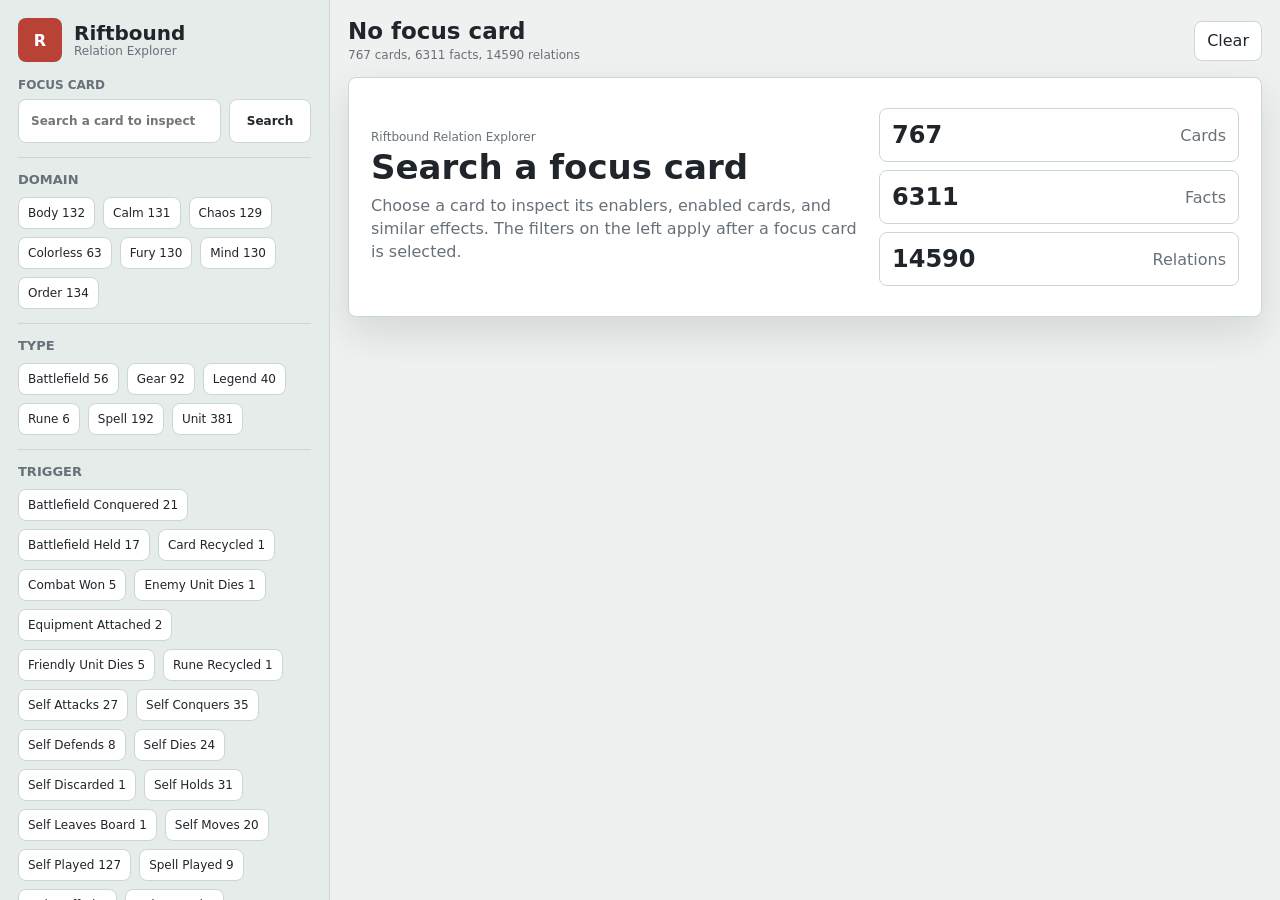
==== web/app/index.html @ c36d4aed "Initial commit" ====
<!doctype html>
<html lang="en">
  <head>
    <meta charset="UTF-8" />
    <meta name="viewport" content="width=device-width, initial-scale=1.0" />
    <title>Riftbound Card Explorer</title>
    <link rel="stylesheet" href="./styles.css" />
  </head>
  <body>
    <div id="filterBackdrop" class="filter-backdrop" hidden></div>
    <main class="shell">
      <aside class="sidebar" aria-label="Card selection and relation filters">
        <div class="sidebar-top">
          <div class="brand">
            <span class="brand-mark">R</span>
            <div>
              <h1>Riftbound</h1>
              <p>Relation Explorer</p>
            </div>
          </div>
          <button id="closeFilters" class="icon-button mobile-only" type="button" aria-label="Close filters">&times;</button>
        </div>

        <section class="focus-picker">
          <label class="field">
            <span>Focus Card</span>
            <span class="focus-search">
              <input id="cardSearchInput" type="search" placeholder="Search a card to inspect" autocomplete="off" />
              <button id="focusSearchButton" type="button">Search</button>
            </span>
          </label>
        </section>

        <section class="filter-group">
          <h2>Domain</h2>
          <div id="domainFilters" class="chips"></div>
        </section>

        <section class="filter-group">
          <h2>Type</h2>
          <div id="typeFilters" class="chips"></div>
        </section>

        <section class="filter-group">
          <h2>Trigger</h2>
          <div id="triggerFilters" class="chips compact"></div>
        </section>

        <section class="filter-group">
          <h2>Keyword</h2>
          <div id="keywordFilters" class="chips compact"></div>
        </section>

        <section class="filter-group">
          <h2>Energy</h2>
          <div id="energyFilters" class="chips"></div>
        </section>

        <section class="filter-group">
          <h2>Might</h2>
          <div id="mightFilters" class="chips"></div>
        </section>

        <section class="filter-group">
          <h2>Modifier</h2>
          <div id="predicateFilters" class="chips compact"></div>
        </section>
      </aside>

      <section class="workspace">
        <header class="toolbar">
          <div>
            <strong id="resultCount">Loading</strong>
            <span id="datasetMeta"></span>
          </div>
          <div class="toolbar-actions">
            <button id="openFilters" class="mobile-only" type="button">Filters</button>
            <button id="clearFilters" type="button">Clear</button>
          </div>
        </header>

        <section id="focusPanel" class="focus-panel" aria-live="polite"></section>

        <section id="relationsPanel" class="relations-panel" aria-live="polite"></section>
      </section>
    </main>

    <div id="cardModal" class="modal-backdrop" hidden>
      <article class="card-modal" role="dialog" aria-modal="true" aria-labelledby="modalTitle">
        <button id="closeCardModal" class="icon-button modal-close" type="button" aria-label="Close card details">&times;</button>
        <div id="modalContent"></div>
      </article>
    </div>

    <section id="feedbackWidget" class="feedback-widget" aria-label="Site feedback">
      <form id="feedbackPanel" class="feedback-panel" hidden>
        <div class="feedback-header">
          <div>
            <strong id="feedbackTitle">Improve card relations</strong>
            <p id="feedbackPrompt">Tell us about a missing, incorrect, too broad, or weak relation.</p>
          </div>
          <button id="closeFeedback" class="icon-button feedback-close" type="button" aria-label="Close feedback">&times;</button>
        </div>
        <label class="feedback-field">
          <span>Relation feedback</span>
          <textarea
            id="feedbackText"
            name="feedback"
            maxlength="1200"
            rows="4"
            placeholder="Example: This card should be connected to another card because..."
            required
          ></textarea>
        </label>
        <div class="feedback-actions">
          <span id="feedbackStatus" class="feedback-status" aria-live="polite"></span>
          <button id="feedbackSubmit" class="primary-action" type="submit">Send</button>
        </div>
      </form>
    </section>

    <script src="./app.js"></script>
  </body>
</html>
---- web/app/styles.css ----
:root {
  --bg: #eef1f0;
  --panel: #ffffff;
  --panel-2: #e5ecea;
  --ink: #1f252b;
  --muted: #687078;
  --line: #cbd7d4;
  --accent: #b84236;
  --teal: #267c78;
  --gold: #a37a19;
  --green: #537b48;
  --blue: #466f9f;
  --shadow: 0 16px 38px rgba(31, 37, 43, 0.12);
  --soft-shadow: 0 6px 18px rgba(31, 37, 43, 0.08);
}

* {
  box-sizing: border-box;
}

[hidden] {
  display: none !important;
}

body {
  margin: 0;
  min-width: 320px;
  min-height: 100vh;
  color: var(--ink);
  background: var(--bg);
  font-family:
    Inter, ui-sans-serif, system-ui, -apple-system, BlinkMacSystemFont, "Segoe UI", sans-serif;
}

body.modal-open {
  overflow: hidden;
}

button,
input,
textarea {
  font: inherit;
}

button {
  border: 1px solid var(--line);
  border-radius: 8px;
  background: var(--panel);
  color: var(--ink);
  cursor: pointer;
}

button:hover {
  border-color: #aa9f91;
}

button:focus-visible,
input:focus-visible,
textarea:focus-visible {
  outline: 3px solid rgba(38, 124, 120, 0.24);
  outline-offset: 2px;
}

button:disabled {
  cursor: not-allowed;
  opacity: 0.68;
}

.shell {
  display: grid;
  grid-template-columns: 330px minmax(0, 1fr);
  min-height: 100vh;
}

.sidebar {
  position: sticky;
  top: 0;
  height: 100vh;
  overflow: auto;
  padding: 18px;
  border-right: 1px solid var(--line);
  background: var(--panel-2);
}

.sidebar-top,
.toolbar,
.model-header {
  display: flex;
  align-items: center;
  justify-content: space-between;
  gap: 14px;
}

.brand {
  display: flex;
  align-items: center;
  gap: 12px;
}

.brand-mark {
  display: grid;
  width: 44px;
  height: 44px;
  place-items: center;
  border-radius: 8px;
  background: var(--accent);
  color: white;
  font-weight: 850;
}

.brand h1,
.brand p,
.filter-group h2,
.model h3,
.focus-card h2 {
  margin: 0;
}

.brand h1 {
  font-size: 20px;
  line-height: 1.1;
}

.brand p,
#datasetMeta,
.model-header p,
.relation-card small,
.relation-card em,
.kicker {
  color: var(--muted);
  font-size: 12px;
}

.field {
  display: grid;
  gap: 7px;
  margin: 16px 0 14px;
  color: var(--muted);
  font-size: 12px;
  font-weight: 800;
  text-transform: uppercase;
}

.field input {
  width: 100%;
  min-height: 44px;
  padding: 0 12px;
  border: 1px solid var(--line);
  border-radius: 8px;
  background: var(--panel);
  color: var(--ink);
}

.field input[aria-invalid="true"] {
  border-color: var(--accent);
  box-shadow: inset 0 0 0 1px var(--accent);
}

.focus-search {
  display: grid;
  grid-template-columns: minmax(0, 1fr) 82px;
  gap: 8px;
}

.focus-search button {
  min-height: 44px;
  padding: 0 10px;
}

.relation-card img {
  width: 42px;
  height: 58px;
  object-fit: cover;
  border-radius: 6px;
  background: #dfe7e5;
}

.relation-card strong {
  display: block;
  overflow-wrap: anywhere;
}

.filter-group {
  padding: 14px 0;
  border-top: 1px solid var(--line);
}

.filter-group h2 {
  margin-bottom: 10px;
  color: var(--muted);
  font-size: 13px;
  text-transform: uppercase;
}

.chips {
  display: flex;
  flex-wrap: wrap;
  gap: 8px;
}

.chip {
  min-height: 32px;
  padding: 5px 9px;
  font-size: 12px;
}

.chip.active {
  border-color: var(--teal);
  background: #dcefeb;
  color: #114f4b;
}

.chips.compact .chip {
  max-width: 100%;
  overflow-wrap: anywhere;
}

.workspace {
  min-width: 0;
  padding: 18px 18px 28px;
}

.toolbar {
  min-height: 52px;
  padding-bottom: 14px;
}

.toolbar strong {
  display: block;
  font-size: 23px;
}

.toolbar-actions {
  display: flex;
  gap: 8px;
}

.toolbar-actions button,
.primary-action,
.lane-toggle {
  min-height: 40px;
  padding: 0 12px;
}

.mobile-only {
  display: none;
}

.icon-button {
  width: 40px;
  height: 40px;
  font-size: 22px;
  line-height: 1;
}

.focus-panel,
.relations-panel {
  min-width: 0;
}

.focus-card,
.start-panel,
.model {
  border: 1px solid var(--line);
  border-radius: 8px;
  background: var(--panel);
  box-shadow: var(--shadow);
}

.focus-card {
  display: grid;
  grid-template-columns: 156px minmax(0, 1fr) 190px;
  gap: 16px;
  padding: 16px;
}

.start-panel {
  display: grid;
  grid-template-columns: minmax(0, 1fr) 360px;
  gap: 18px;
  min-height: 240px;
  align-items: center;
  padding: 22px;
}

.start-panel h2 {
  margin: 6px 0 8px;
  font-size: 34px;
  line-height: 1.05;
}

.start-panel p {
  max-width: 620px;
  margin: 0;
  color: var(--muted);
  line-height: 1.45;
}

.start-metrics {
  display: grid;
  grid-template-columns: 1fr;
  gap: 8px;
}

.start-metrics span {
  display: flex;
  align-items: center;
  justify-content: space-between;
  gap: 12px;
  min-height: 54px;
  border: 1px solid var(--line);
  border-radius: 8px;
  padding: 10px 12px;
  color: var(--muted);
}

.start-metrics strong {
  color: var(--ink);
  font-size: 24px;
}

.focus-card > img {
  width: 156px;
  height: 218px;
  object-fit: cover;
  border-radius: 8px;
  background: #dfe7e5;
}

.focus-card h2 {
  margin-bottom: 8px;
  font-size: 30px;
  line-height: 1.05;
}

.pill-row,
.stat-row {
  display: flex;
  flex-wrap: wrap;
  gap: 7px;
}

.pill,
.stat {
  min-height: 25px;
  border-radius: 8px;
  padding: 4px 8px;
  background: #e5ecea;
  font-size: 12px;
}

.pill.warning {
  background: #f1dfae;
  color: #4a3714;
}

.stat.energy {
  background: #ead7a2;
}

.stat.might {
  background: #ecc1ba;
}

.stat.power {
  background: #cde2df;
}

.rules {
  display: grid;
  gap: 7px;
  margin-top: 12px;
  font-size: 14px;
  line-height: 1.35;
}

.focus-metrics {
  display: grid;
  grid-template-columns: 1fr;
  align-content: start;
  gap: 8px;
}

.focus-metrics span {
  display: flex;
  align-items: center;
  justify-content: space-between;
  gap: 12px;
  min-height: 42px;
  border: 1px solid var(--line);
  border-radius: 8px;
  padding: 8px 10px;
  color: var(--muted);
}

.focus-metrics strong {
  color: var(--ink);
  font-size: 22px;
}

.model {
  padding: 16px;
}

.model-header {
  margin-bottom: 14px;
}

.model-header h3 {
  font-size: 20px;
}

.model-header p {
  margin: 3px 0 0;
}

.model-header > strong {
  min-width: 56px;
  border-radius: 8px;
  padding: 8px 10px;
  background: var(--gold);
  color: white;
  text-align: center;
}

.lane-body {
  display: grid;
  gap: 8px;
}

.relation-card {
  display: grid;
  grid-template-columns: 48px minmax(0, 1fr);
  gap: 10px;
  align-items: center;
  width: 100%;
  min-height: 76px;
  padding: 8px;
  text-align: left;
  cursor: pointer;
}

.relation-card img {
  width: 48px;
  height: 66px;
}

.relation-card em {
  display: block;
  margin-top: 4px;
  font-style: normal;
}

.relation-card .relation-evidence {
  display: block;
  max-width: 100%;
  margin-top: 3px;
  overflow: hidden;
  color: var(--muted);
  text-overflow: ellipsis;
  white-space: nowrap;
}

.relation-card.compact {
  grid-template-columns: 38px minmax(0, 1fr);
  min-height: 62px;
  padding: 7px;
}

.relation-card.compact img {
  width: 38px;
  height: 52px;
}

.lanes {
  display: grid;
  grid-template-columns: repeat(3, minmax(0, 1fr));
  gap: 12px;
}

.lane {
  min-width: 0;
  border: 1px solid var(--line);
  border-radius: 8px;
  padding: 10px;
  background: #f7faf9;
}

.lane-toggle {
  display: flex;
  align-items: center;
  justify-content: space-between;
  gap: 8px;
  width: 100%;
  margin-bottom: 10px;
  border-color: transparent;
  background: transparent;
  padding: 0;
  text-align: left;
}

.lane-toggle span {
  color: var(--ink);
  font-size: 14px;
  font-weight: 800;
}

.lane-toggle strong {
  color: var(--teal);
}

.lane-toggle em {
  display: none;
  color: var(--muted);
  font-size: 12px;
  font-style: normal;
}

.empty-detail {
  display: grid;
  min-height: 160px;
  place-items: center;
  color: var(--muted);
  text-align: center;
}

.filter-backdrop {
  position: fixed;
  inset: 0;
  z-index: 30;
  background: rgba(20, 24, 29, 0.42);
}

.modal-backdrop {
  position: fixed;
  inset: 0;
  z-index: 80;
  display: grid;
  place-items: center;
  padding: 22px;
  background: rgba(20, 24, 29, 0.58);
}

.modal-backdrop[hidden] {
  display: none;
}

.card-modal {
  position: relative;
  width: min(860px, 100%);
  max-height: min(760px, calc(100dvh - 44px));
  overflow: auto;
  border: 1px solid var(--line);
  border-radius: 8px;
  background: var(--panel);
  box-shadow: var(--shadow);
}

.modal-close {
  position: absolute;
  top: 12px;
  right: 12px;
  z-index: 1;
  background: rgba(255, 255, 255, 0.92);
}

.modal-card {
  display: grid;
  grid-template-columns: 220px minmax(0, 1fr);
  gap: 18px;
  padding: 18px;
}

.modal-card > img {
  width: 220px;
  height: 308px;
  object-fit: cover;
  border-radius: 8px;
  background: #dfe7e5;
}

.modal-copy h2 {
  margin: 0 44px 8px 0;
  font-size: 30px;
  line-height: 1.05;
}

.modal-metrics {
  display: grid;
  grid-template-columns: repeat(4, minmax(0, 1fr));
  gap: 8px;
  margin: 14px 0;
}

.semantic-block {
  display: flex;
  flex-wrap: wrap;
  gap: 7px;
  margin-top: 12px;
}

.modal-metrics span {
  display: grid;
  gap: 2px;
  min-height: 54px;
  border: 1px solid var(--line);
  border-radius: 8px;
  padding: 8px;
  color: var(--muted);
  font-size: 12px;
}

.modal-metrics strong {
  color: var(--ink);
  font-size: 20px;
}

.primary-action {
  border-color: var(--teal);
  background: var(--teal);
  color: white;
}

.focus-feedback {
  min-height: 40px;
  border-color: var(--teal);
  background: #eef7f5;
  color: #114f4b;
  font-weight: 800;
}

.focus-feedback:hover {
  border-color: #114f4b;
}

.feedback-widget {
  position: fixed;
  right: max(18px, env(safe-area-inset-right));
  bottom: max(18px, env(safe-area-inset-bottom));
  z-index: 100;
  display: grid;
  justify-items: end;
  gap: 8px;
  max-width: min(360px, calc(100vw - 24px));
  pointer-events: none;
}

.feedback-widget > * {
  pointer-events: auto;
}

.feedback-panel {
  width: min(360px, calc(100vw - 24px));
  border: 1px solid var(--line);
  border-radius: 8px;
  padding: 12px;
  background: var(--panel);
  box-shadow: var(--shadow);
}

.feedback-header,
.feedback-actions {
  display: flex;
  align-items: center;
  justify-content: space-between;
  gap: 10px;
}

.feedback-header strong {
  font-size: 14px;
}

.feedback-header p {
  margin: 3px 0 0;
  color: var(--muted);
  font-size: 12px;
  line-height: 1.35;
}

.feedback-close {
  flex: 0 0 auto;
  width: 34px;
  height: 34px;
  font-size: 20px;
}

.feedback-field {
  display: grid;
  gap: 7px;
  margin-top: 10px;
  color: var(--muted);
  font-size: 12px;
  font-weight: 800;
  text-transform: uppercase;
}

.feedback-field textarea {
  width: 100%;
  min-height: 110px;
  max-height: 42dvh;
  resize: vertical;
  border: 1px solid var(--line);
  border-radius: 8px;
  padding: 10px 12px;
  background: #f7faf9;
  color: var(--ink);
  line-height: 1.4;
}

.feedback-field textarea[aria-invalid="true"] {
  border-color: var(--accent);
  box-shadow: inset 0 0 0 1px var(--accent);
}

.feedback-actions {
  margin-top: 10px;
}

.feedback-status {
  min-height: 18px;
  color: var(--muted);
  font-size: 12px;
}

.feedback-status[data-state="success"] {
  color: var(--green);
}

.feedback-status[data-state="error"] {
  color: var(--accent);
}

@media (max-width: 1120px) {
  .focus-card {
    grid-template-columns: 132px minmax(0, 1fr);
  }

  .focus-card > img {
    width: 132px;
    height: 184px;
  }

  .focus-metrics {
    grid-column: 1 / -1;
    grid-template-columns: repeat(4, minmax(0, 1fr));
  }

  .lanes {
    grid-template-columns: 1fr;
  }

  .lane-toggle {
    min-height: 46px;
    margin-bottom: 0;
    border-color: var(--line);
    background: var(--panel);
    padding: 0 10px;
    cursor: pointer;
  }

  .lane-toggle em {
    display: inline;
  }

  .lane-body {
    margin-top: 10px;
  }

  .lane.collapsed .lane-body {
    display: none;
  }
}

@media (max-width: 900px) {
  body.filters-open {
    overflow: hidden;
  }

  .mobile-only {
    display: inline-grid;
    place-items: center;
  }

  .shell {
    display: block;
  }

  .sidebar {
    position: fixed;
    inset: 0 auto 0 0;
    z-index: 40;
    width: min(370px, 92vw);
    height: 100dvh;
    transform: translateX(-102%);
    transition: transform 180ms ease;
    box-shadow: var(--shadow);
  }

  body.filters-open .sidebar {
    transform: translateX(0);
  }

  .workspace {
    padding: 12px;
  }

  .toolbar {
    position: sticky;
    top: 0;
    z-index: 20;
    margin: -12px -12px 12px;
    padding: 10px 12px;
    border-bottom: 1px solid var(--line);
    background: rgba(238, 241, 240, 0.96);
    backdrop-filter: blur(10px);
  }

  .focus-card,
  .start-panel,
  .model {
    box-shadow: none;
  }

  .modal-card {
    grid-template-columns: 150px minmax(0, 1fr);
  }

  .modal-card > img {
    width: 150px;
    height: 210px;
  }

  .modal-metrics {
    grid-template-columns: repeat(2, minmax(0, 1fr));
  }
}

@media (max-width: 680px) {
  .feedback-widget {
    right: 12px;
    bottom: 12px;
    max-width: calc(100vw - 24px);
  }

  .feedback-panel {
    width: calc(100vw - 24px);
  }

  .focus-card {
    grid-template-columns: 96px minmax(0, 1fr);
    gap: 12px;
    padding: 12px;
  }

  .start-panel {
    grid-template-columns: 1fr;
    padding: 16px;
  }

  .start-panel h2 {
    font-size: 26px;
  }

  .focus-card > img {
    width: 96px;
    height: 134px;
  }

  .focus-card h2 {
    font-size: 22px;
  }

  .rules {
    font-size: 13px;
  }

  .focus-metrics,
  .modal-metrics {
    grid-template-columns: 1fr;
  }

  .modal-backdrop {
    padding: 10px;
  }

  .modal-card {
    grid-template-columns: 96px minmax(0, 1fr);
    gap: 12px;
    padding: 12px;
  }

  .modal-card > img {
    width: 96px;
    height: 134px;
  }

  .modal-copy h2 {
    margin-right: 38px;
    font-size: 22px;
  }

}
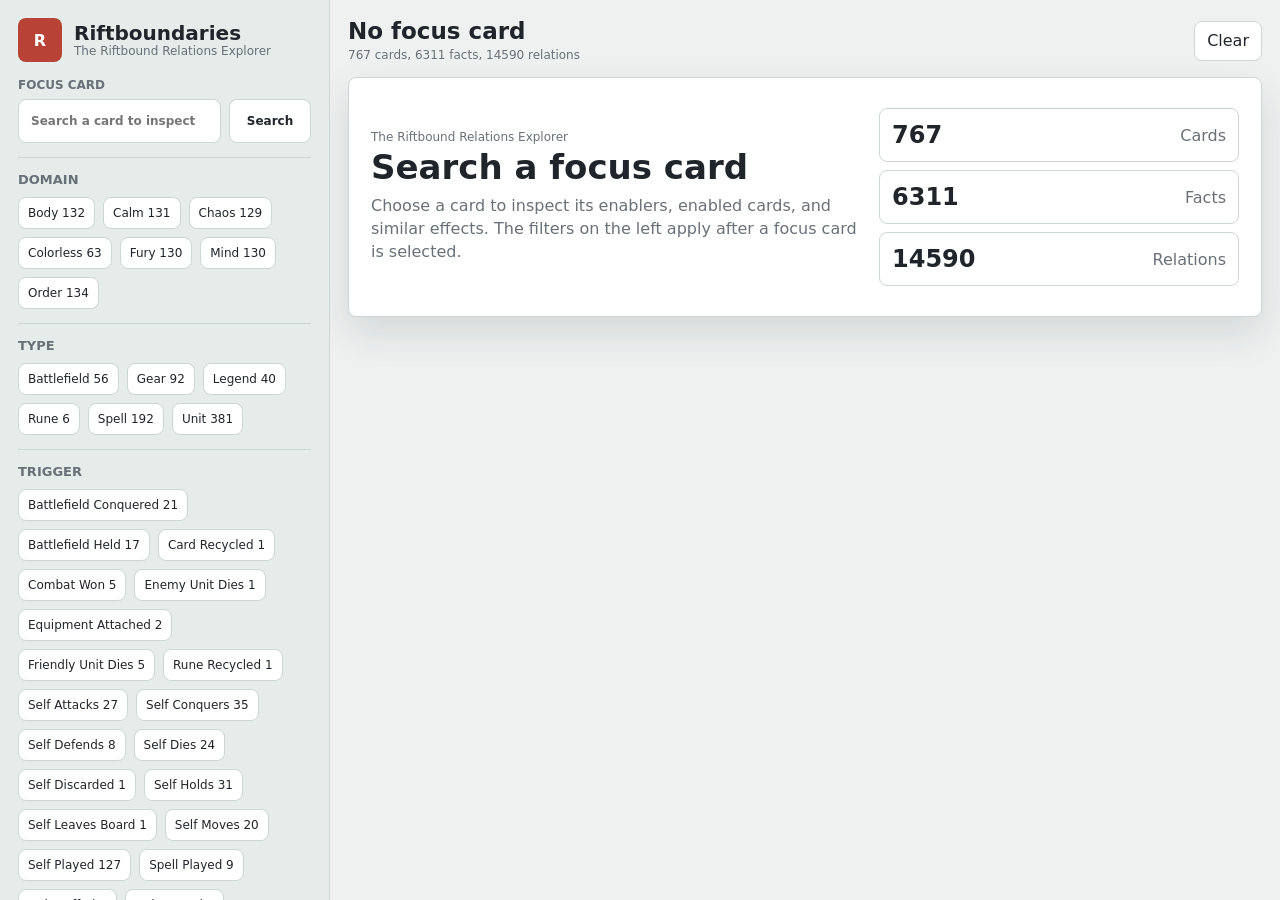
==== commit de08f9ea: "Update site branding" ====
--- a/web/app/index.html
+++ b/web/app/index.html
@@ -3,7 +3,7 @@
   <head>
     <meta charset="UTF-8" />
     <meta name="viewport" content="width=device-width, initial-scale=1.0" />
-    <title>Riftbound Card Explorer</title>
+    <title>Riftboundaries - The Riftbound Relations Explorer</title>
     <link rel="stylesheet" href="./styles.css" />
   </head>
   <body>
@@ -14,8 +14,8 @@
           <div class="brand">
             <span class="brand-mark">R</span>
             <div>
-              <h1>Riftbound</h1>
-              <p>Relation Explorer</p>
+              <h1>Riftboundaries</h1>
+              <p>The Riftbound Relations Explorer</p>
             </div>
           </div>
           <button id="closeFilters" class="icon-button mobile-only" type="button" aria-label="Close filters">&times;</button>
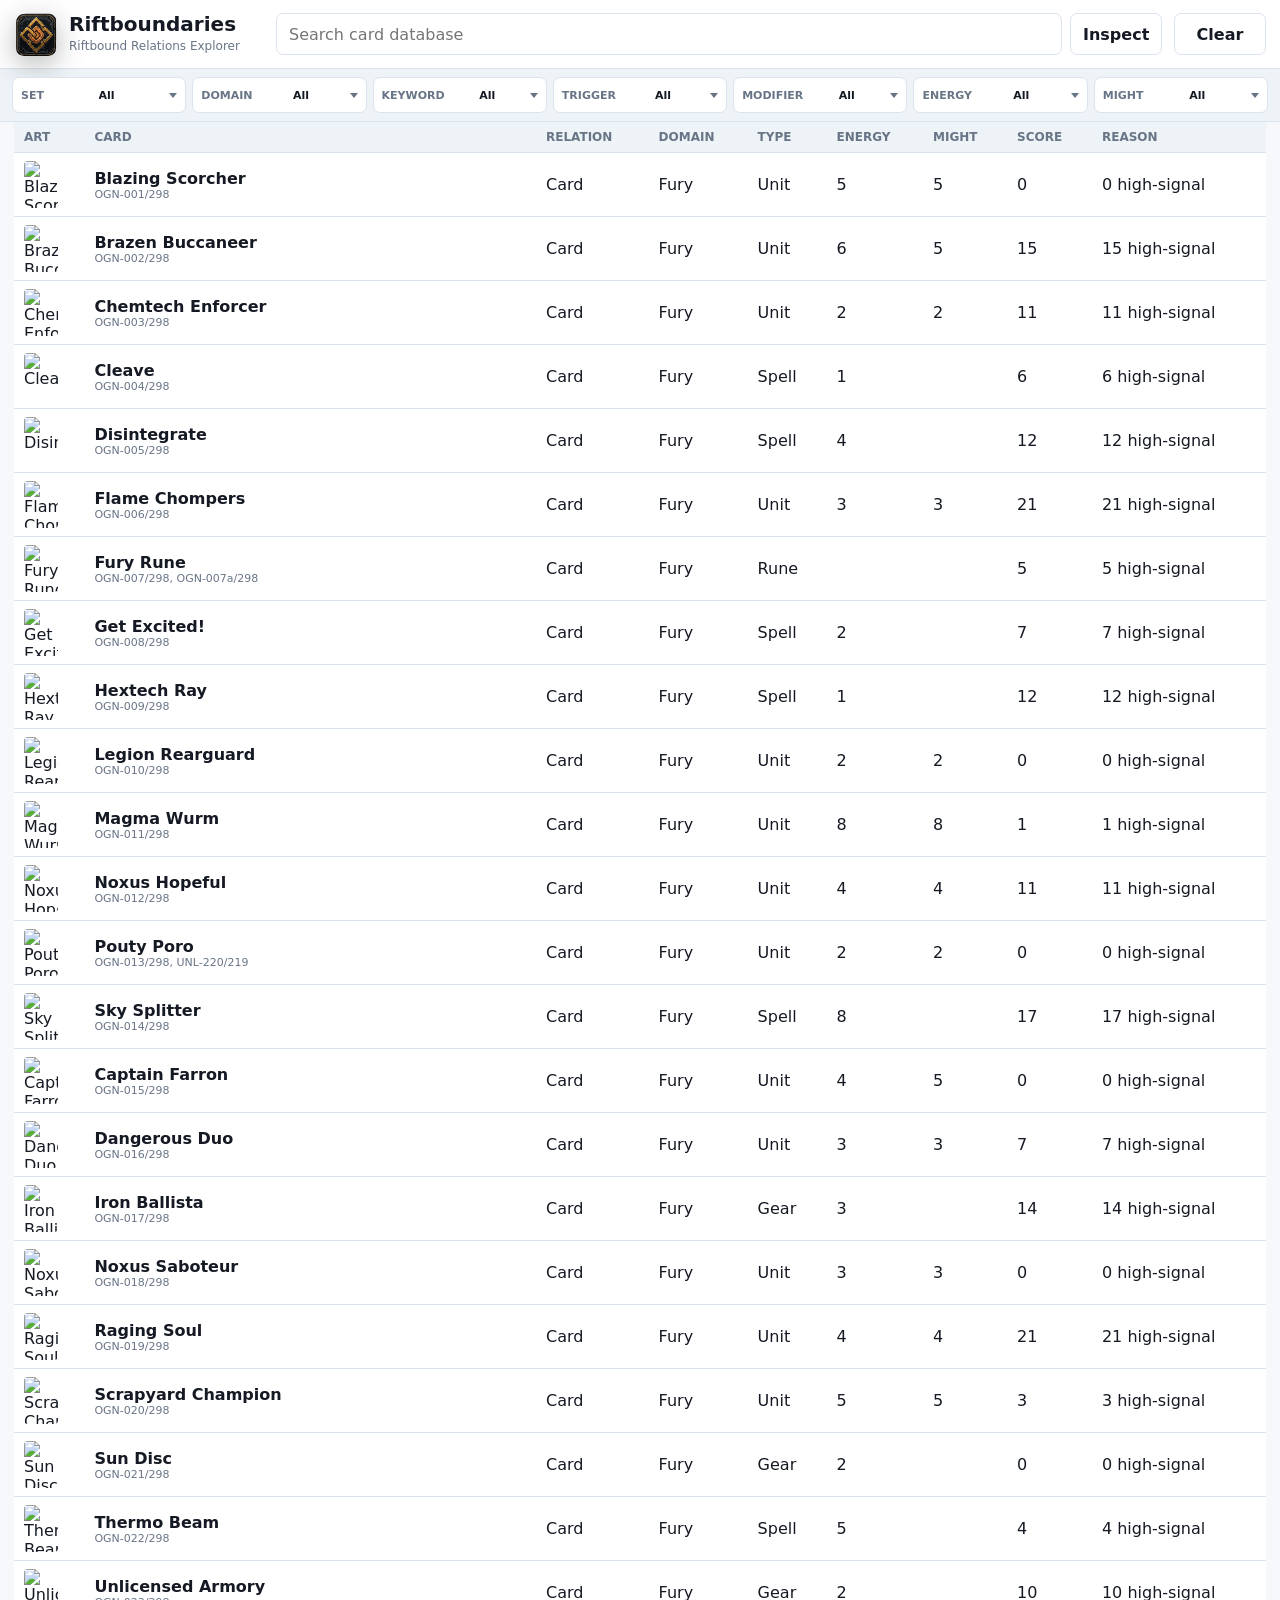
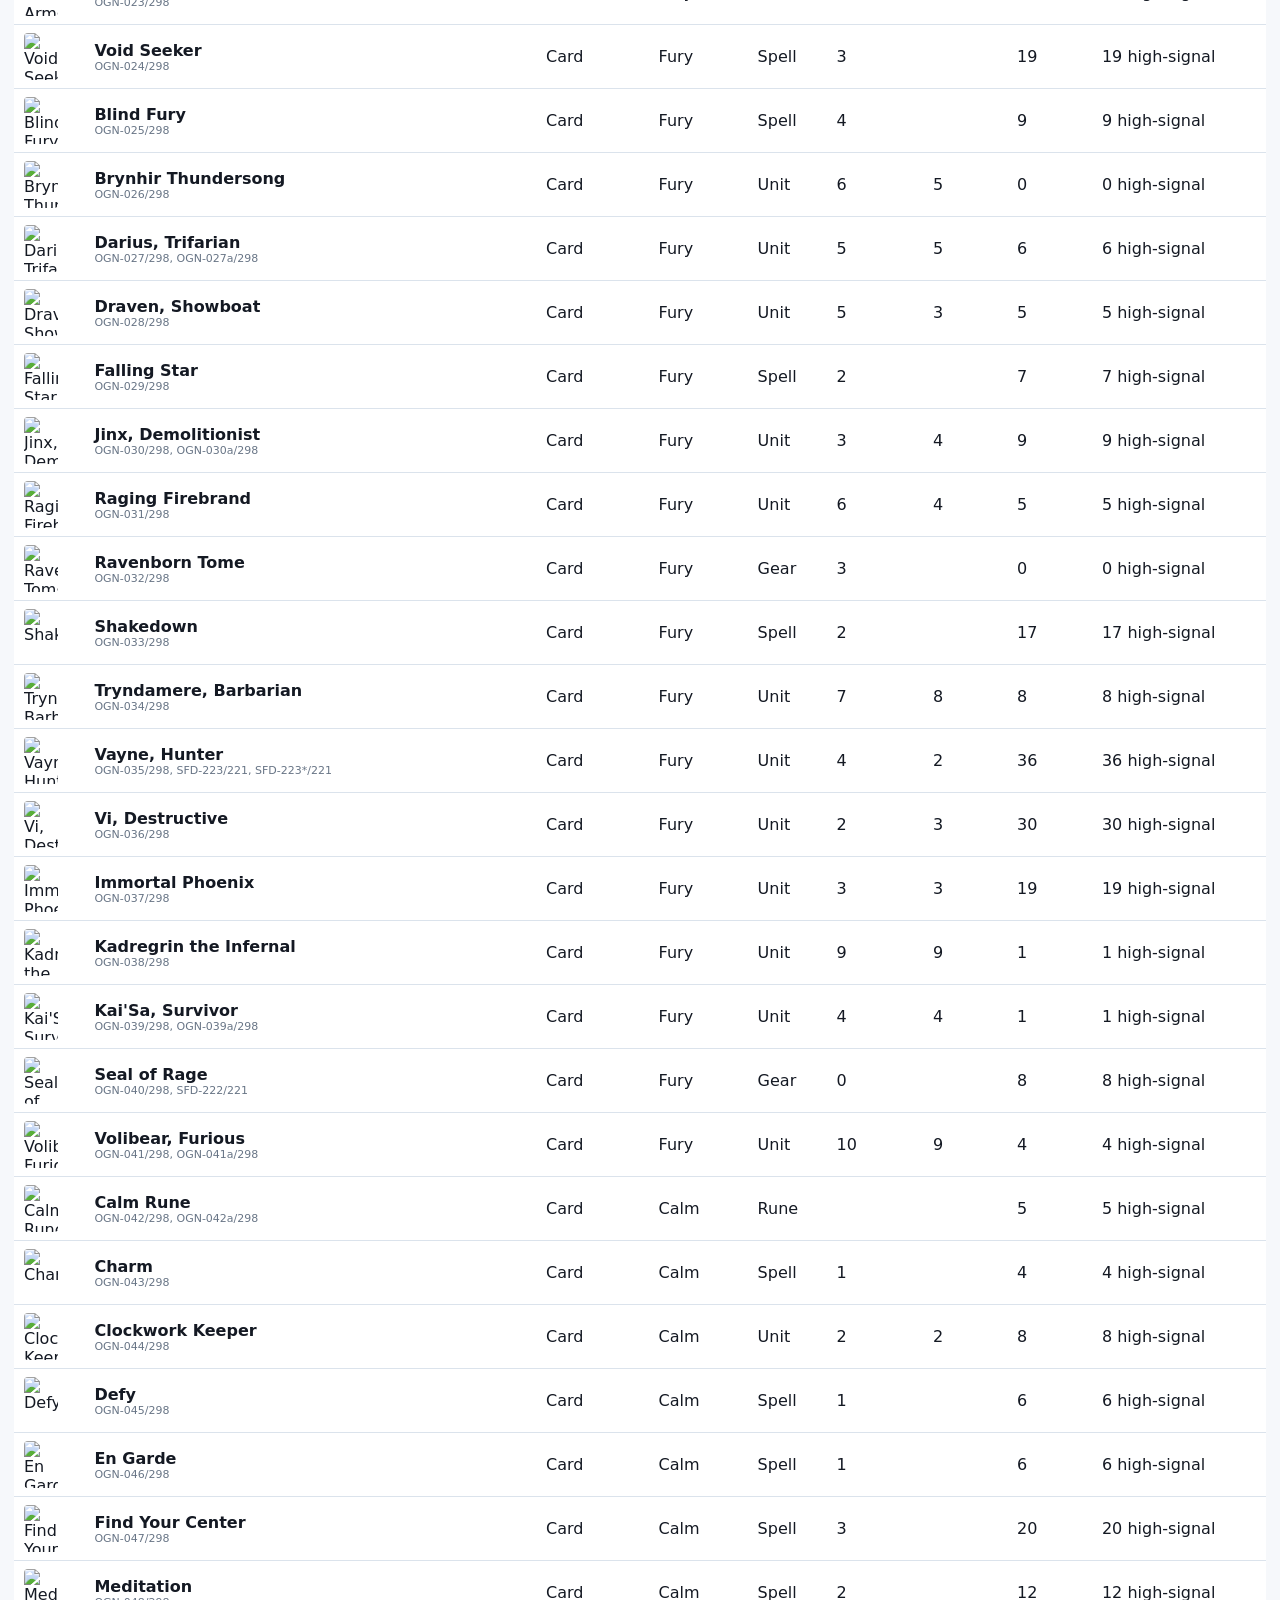
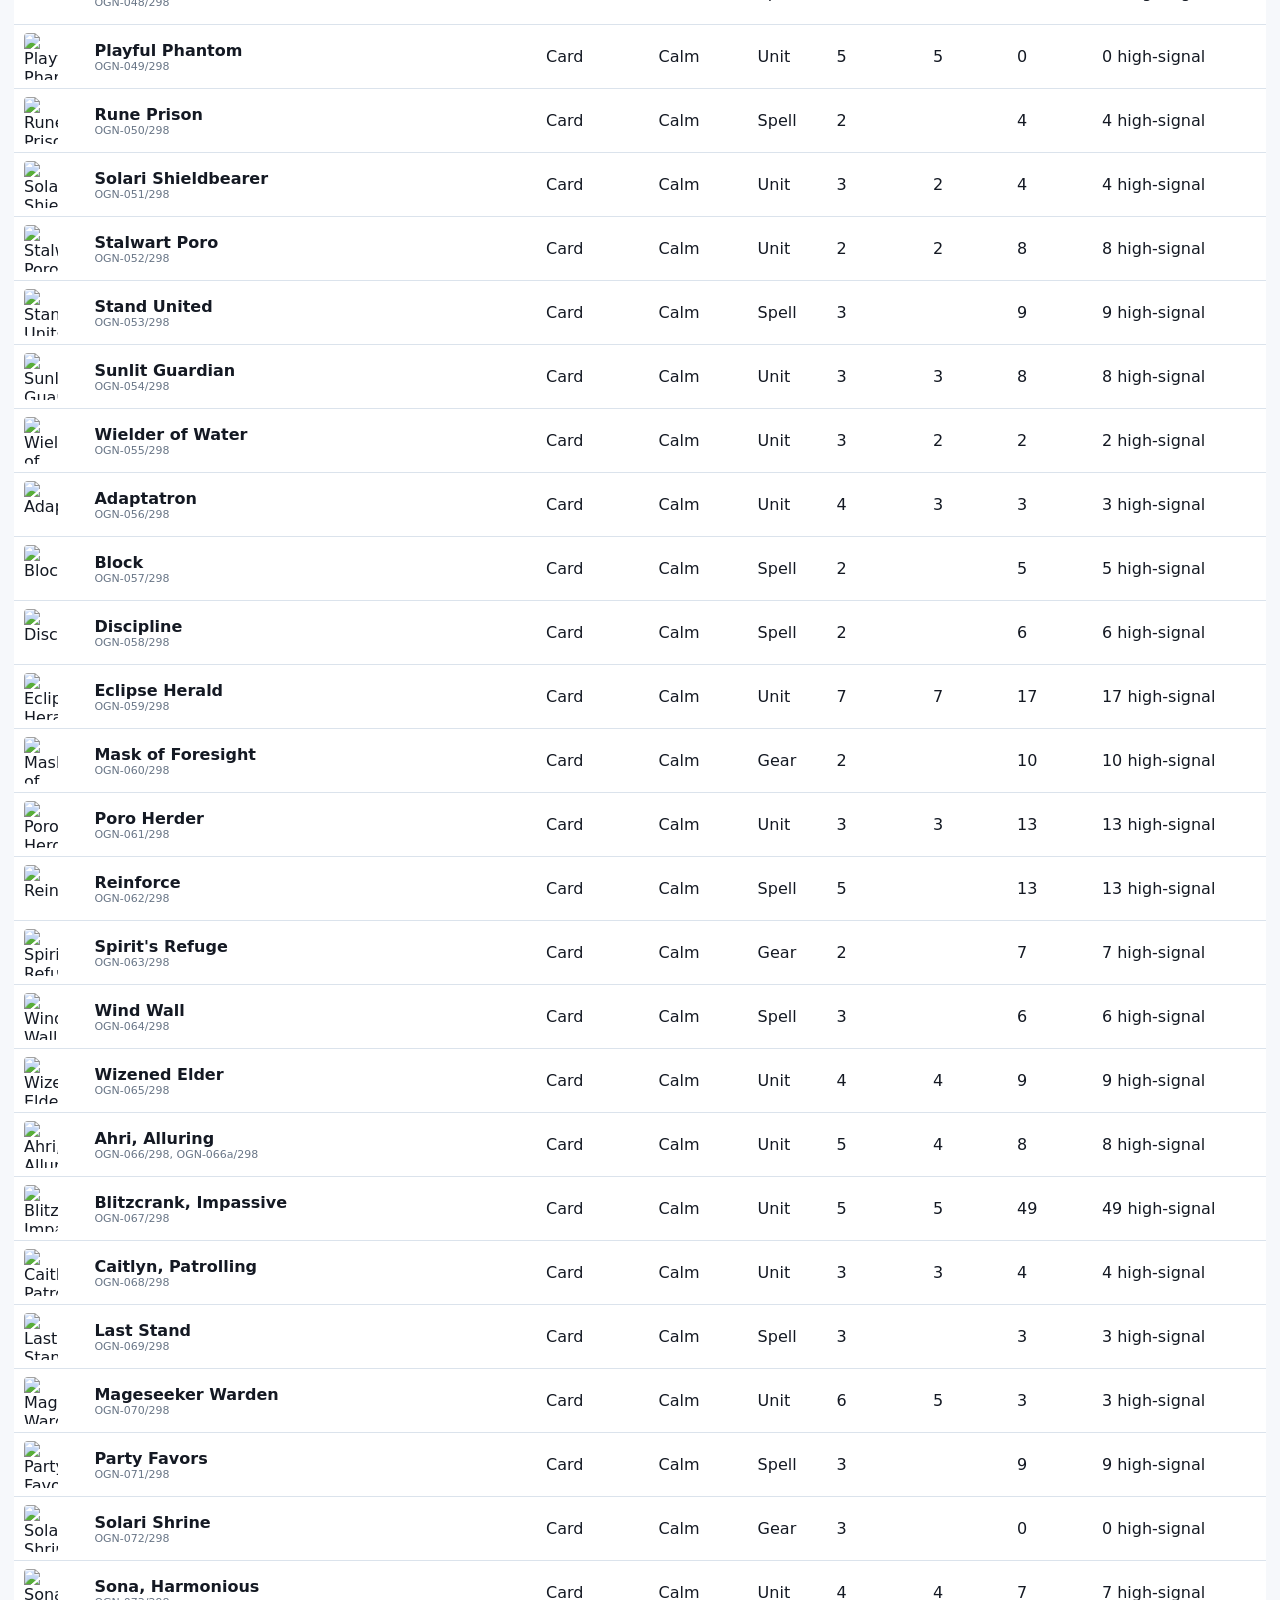
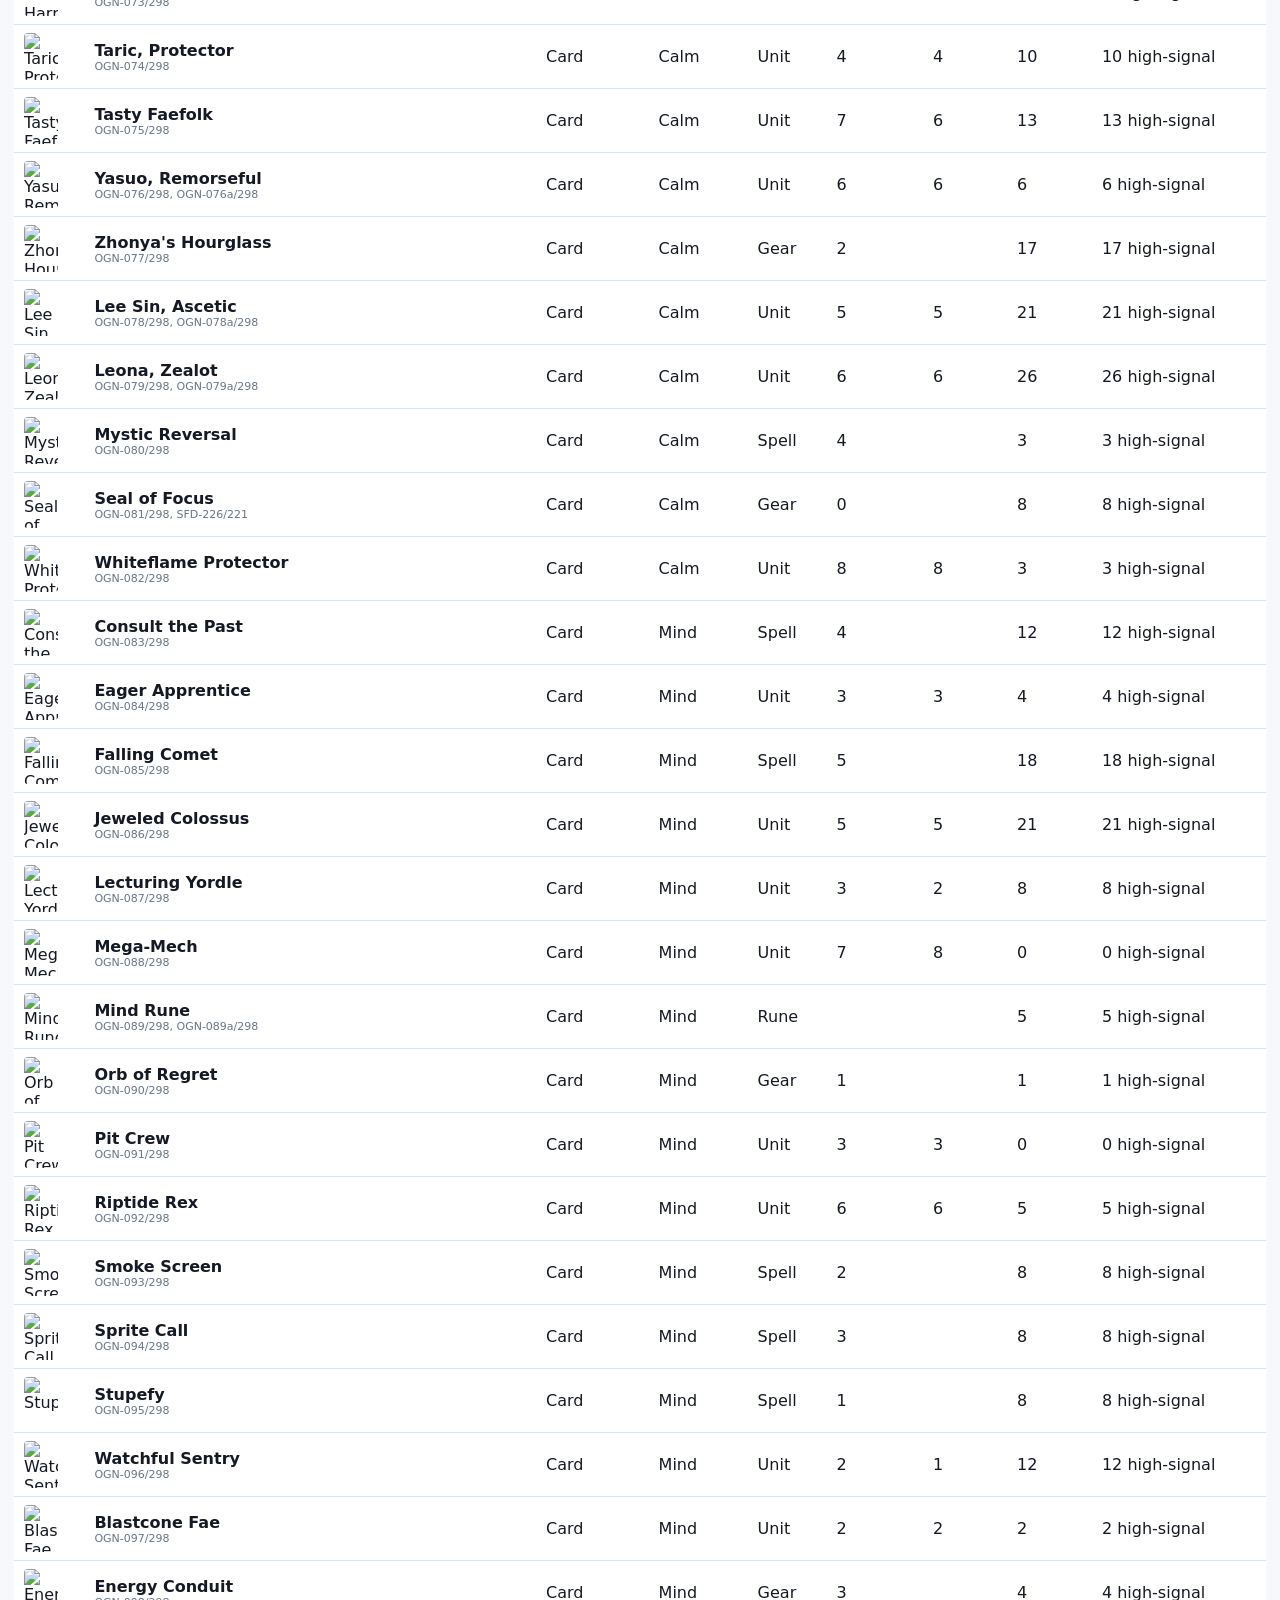
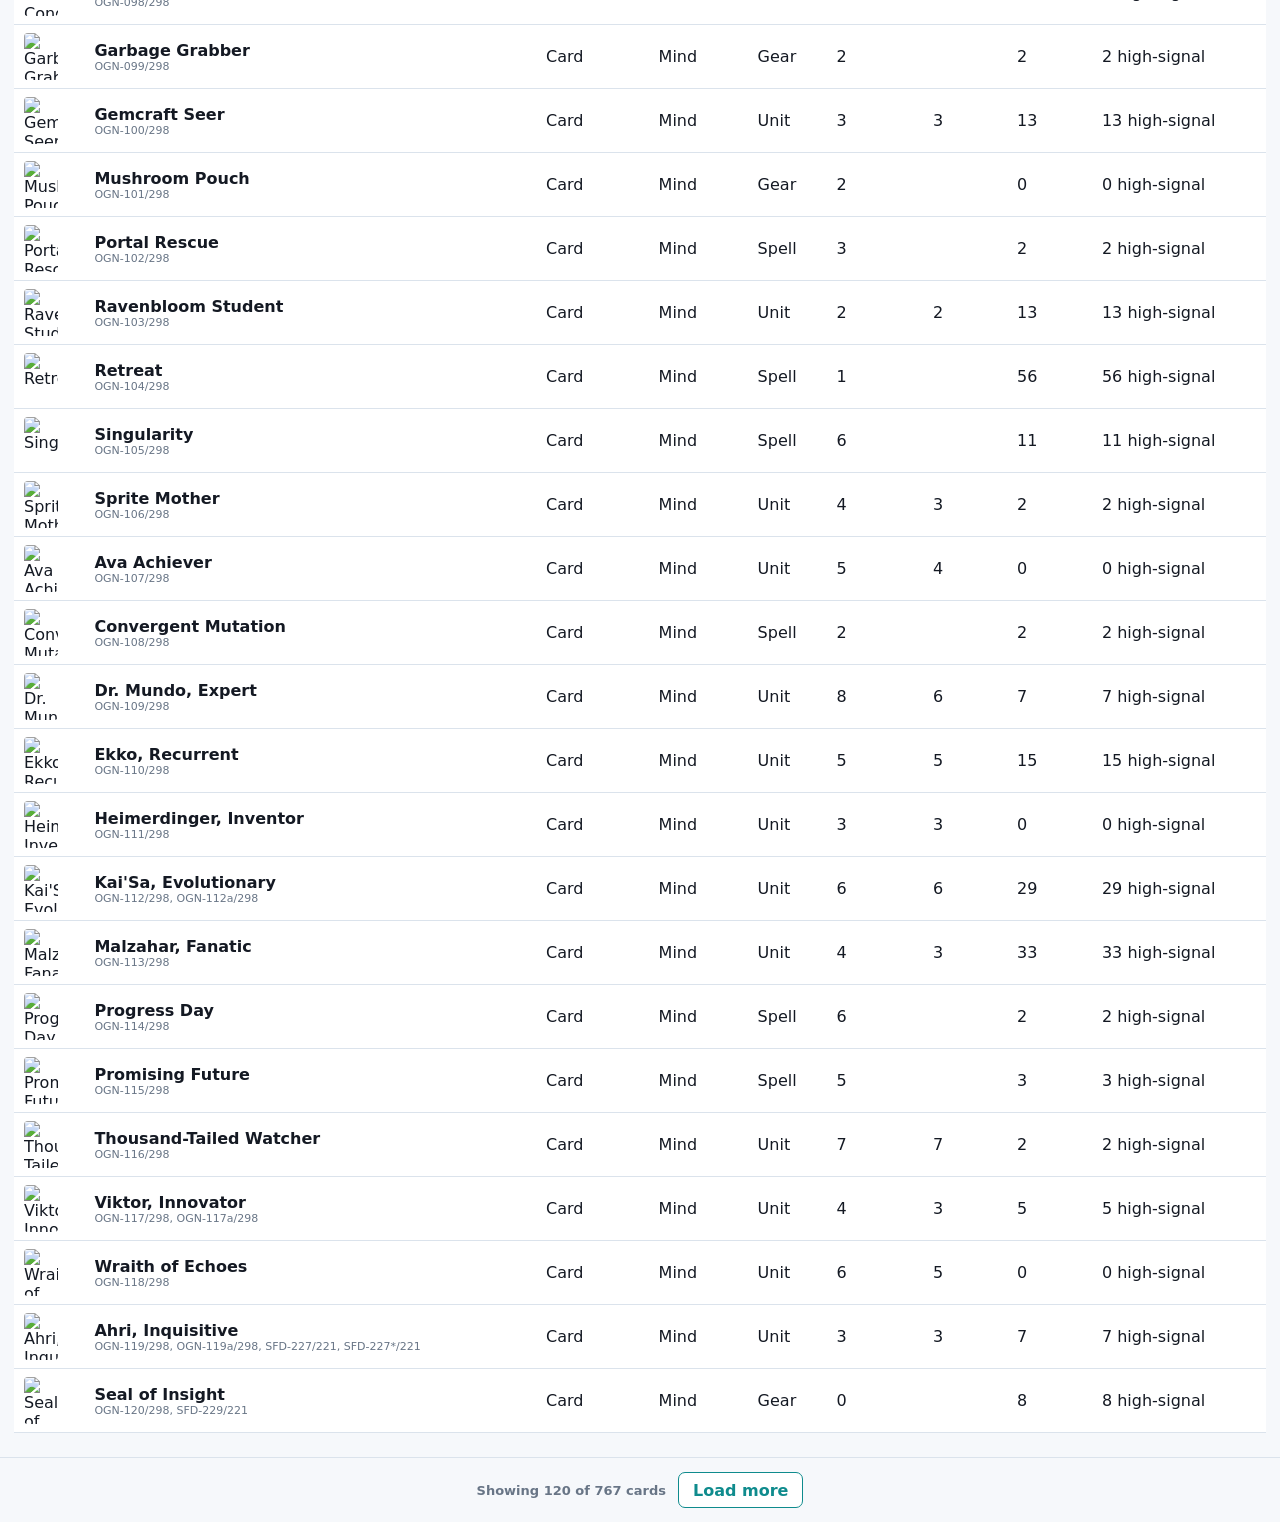
==== commit 13b89fc6: "Polish official web app and logo" ====
--- a/web/app/index.html
+++ b/web/app/index.html
@@ -3,122 +3,11 @@
   <head>
     <meta charset="UTF-8" />
     <meta name="viewport" content="width=device-width, initial-scale=1.0" />
-    <title>Riftboundaries - The Riftbound Relations Explorer</title>
+    <title>Riftboundaries - Riftbound Relations Explorer</title>
     <link rel="stylesheet" href="./styles.css" />
   </head>
-  <body>
-    <div id="filterBackdrop" class="filter-backdrop" hidden></div>
-    <main class="shell">
-      <aside class="sidebar" aria-label="Card selection and relation filters">
-        <div class="sidebar-top">
-          <div class="brand">
-            <span class="brand-mark">R</span>
-            <div>
-              <h1>Riftboundaries</h1>
-              <p>The Riftbound Relations Explorer</p>
-            </div>
-          </div>
-          <button id="closeFilters" class="icon-button mobile-only" type="button" aria-label="Close filters">&times;</button>
-        </div>
-
-        <section class="focus-picker">
-          <label class="field">
-            <span>Focus Card</span>
-            <span class="focus-search">
-              <input id="cardSearchInput" type="search" placeholder="Search a card to inspect" autocomplete="off" />
-              <button id="focusSearchButton" type="button">Search</button>
-            </span>
-          </label>
-        </section>
-
-        <section class="filter-group">
-          <h2>Domain</h2>
-          <div id="domainFilters" class="chips"></div>
-        </section>
-
-        <section class="filter-group">
-          <h2>Type</h2>
-          <div id="typeFilters" class="chips"></div>
-        </section>
-
-        <section class="filter-group">
-          <h2>Trigger</h2>
-          <div id="triggerFilters" class="chips compact"></div>
-        </section>
-
-        <section class="filter-group">
-          <h2>Keyword</h2>
-          <div id="keywordFilters" class="chips compact"></div>
-        </section>
-
-        <section class="filter-group">
-          <h2>Energy</h2>
-          <div id="energyFilters" class="chips"></div>
-        </section>
-
-        <section class="filter-group">
-          <h2>Might</h2>
-          <div id="mightFilters" class="chips"></div>
-        </section>
-
-        <section class="filter-group">
-          <h2>Modifier</h2>
-          <div id="predicateFilters" class="chips compact"></div>
-        </section>
-      </aside>
-
-      <section class="workspace">
-        <header class="toolbar">
-          <div>
-            <strong id="resultCount">Loading</strong>
-            <span id="datasetMeta"></span>
-          </div>
-          <div class="toolbar-actions">
-            <button id="openFilters" class="mobile-only" type="button">Filters</button>
-            <button id="clearFilters" type="button">Clear</button>
-          </div>
-        </header>
-
-        <section id="focusPanel" class="focus-panel" aria-live="polite"></section>
-
-        <section id="relationsPanel" class="relations-panel" aria-live="polite"></section>
-      </section>
-    </main>
-
-    <div id="cardModal" class="modal-backdrop" hidden>
-      <article class="card-modal" role="dialog" aria-modal="true" aria-labelledby="modalTitle">
-        <button id="closeCardModal" class="icon-button modal-close" type="button" aria-label="Close card details">&times;</button>
-        <div id="modalContent"></div>
-      </article>
-    </div>
-
-    <section id="feedbackWidget" class="feedback-widget" aria-label="Site feedback">
-      <form id="feedbackPanel" class="feedback-panel" hidden>
-        <div class="feedback-header">
-          <div>
-            <strong id="feedbackTitle">Improve card relations</strong>
-            <p id="feedbackPrompt">Tell us about a missing, incorrect, too broad, or weak relation.</p>
-          </div>
-          <button id="closeFeedback" class="icon-button feedback-close" type="button" aria-label="Close feedback">&times;</button>
-        </div>
-        <label class="feedback-field">
-          <span>Relation feedback</span>
-          <textarea
-            id="feedbackText"
-            name="feedback"
-            maxlength="1200"
-            rows="4"
-            placeholder="Example: This card should be connected to another card because..."
-            required
-          ></textarea>
-        </label>
-        <div class="feedback-actions">
-          <span id="feedbackStatus" class="feedback-status" aria-live="polite"></span>
-          <button id="feedbackSubmit" class="primary-action" type="submit">Send</button>
-        </div>
-      </form>
-    </section>
-
+  <body data-layout="table">
+    <main id="variantApp"></main>
     <script src="./app.js"></script>
   </body>
 </html>
--- a/web/app/styles.css
+++ b/web/app/styles.css
@@ -1,25 +1,25 @@
-:root {
-  --bg: #eef1f0;
+﻿:root {
+  --bg: #f6f8fb;
   --panel: #ffffff;
-  --panel-2: #e5ecea;
-  --ink: #1f252b;
-  --muted: #687078;
-  --line: #cbd7d4;
-  --accent: #b84236;
-  --teal: #267c78;
-  --gold: #a37a19;
-  --green: #537b48;
-  --blue: #466f9f;
-  --shadow: 0 16px 38px rgba(31, 37, 43, 0.12);
-  --soft-shadow: 0 6px 18px rgba(31, 37, 43, 0.08);
+  --panel-soft: #f2f5f8;
+  --ink: #141923;
+  --muted: #687586;
+  --line: #dbe3ec;
+  --accent: #e0523f;
+  --teal: #0f8b8d;
+  --gold: #b77a1b;
+  --blue: #3b82f6;
+  --green: #2f9e72;
+  --shadow: 0 18px 44px rgba(20, 25, 35, 0.12);
 }
 
 * {
   box-sizing: border-box;
 }
 
-[hidden] {
-  display: none !important;
+html {
+  min-width: 320px;
+  background: var(--bg);
 }
 
 body {
@@ -32,303 +32,320 @@
     Inter, ui-sans-serif, system-ui, -apple-system, BlinkMacSystemFont, "Segoe UI", sans-serif;
 }
 
-body.modal-open {
-  overflow: hidden;
-}
-
 button,
-input,
-textarea {
+input {
   font: inherit;
 }
 
 button {
   border: 1px solid var(--line);
-  border-radius: 8px;
+  border-radius: 7px;
   background: var(--panel);
   color: var(--ink);
   cursor: pointer;
 }
 
 button:hover {
-  border-color: #aa9f91;
+  border-color: var(--teal);
 }
 
 button:focus-visible,
-input:focus-visible,
-textarea:focus-visible {
-  outline: 3px solid rgba(38, 124, 120, 0.24);
+input:focus-visible {
+  outline: 3px solid rgba(15, 139, 141, 0.24);
   outline-offset: 2px;
 }
 
-button:disabled {
-  cursor: not-allowed;
-  opacity: 0.68;
-}
-
-.shell {
-  display: grid;
-  grid-template-columns: 330px minmax(0, 1fr);
+input[aria-invalid="true"] {
+  border-color: var(--accent);
+  box-shadow: inset 0 0 0 1px var(--accent);
+}
+
+img {
+  display: block;
+  max-width: 100%;
+}
+
+h1,
+h2,
+p {
+  margin: 0;
+}
+
+.boot {
+  display: grid;
   min-height: 100vh;
-}
-
-.sidebar {
-  position: sticky;
-  top: 0;
-  height: 100vh;
-  overflow: auto;
-  padding: 18px;
-  border-right: 1px solid var(--line);
-  background: var(--panel-2);
-}
-
-.sidebar-top,
-.toolbar,
-.model-header {
-  display: flex;
-  align-items: center;
-  justify-content: space-between;
-  gap: 14px;
+  place-items: center;
+  color: var(--muted);
+}
+
+.boot.error {
+  color: var(--accent);
 }
 
 .brand {
   display: flex;
   align-items: center;
-  gap: 12px;
+  gap: 11px;
+  color: inherit;
+  text-decoration: none;
 }
 
 .brand-mark {
-  display: grid;
+  display: block;
   width: 44px;
   height: 44px;
-  place-items: center;
-  border-radius: 8px;
-  background: var(--accent);
-  color: white;
-  font-weight: 850;
-}
-
-.brand h1,
-.brand p,
-.filter-group h2,
-.model h3,
-.focus-card h2 {
-  margin: 0;
-}
-
-.brand h1 {
+  flex: 0 0 44px;
+  overflow: hidden;
+  border-radius: 10px;
+  filter: drop-shadow(0 8px 14px rgba(9, 13, 19, 0.32));
+}
+
+.brand-mark img {
+  display: block;
+  width: 100%;
+  height: 100%;
+  object-fit: contain;
+}
+
+.brand strong {
+  display: block;
   font-size: 20px;
-  line-height: 1.1;
-}
-
-.brand p,
-#datasetMeta,
-.model-header p,
+  line-height: 1.05;
+}
+
+.brand small,
+.action-bar span,
 .relation-card small,
 .relation-card em,
-.kicker {
+.eyebrow {
   color: var(--muted);
   font-size: 12px;
 }
 
-.field {
-  display: grid;
-  gap: 7px;
-  margin: 16px 0 14px;
-  color: var(--muted);
-  font-size: 12px;
+.search-box {
+  position: relative;
+  display: grid;
+  grid-template-columns: minmax(0, 1fr) 92px;
+  gap: 8px;
+  z-index: 30;
+}
+
+.search-box input,
+.search-box button {
+  min-height: 42px;
+}
+
+.search-box input {
+  width: 100%;
+  border: 1px solid var(--line);
+  border-radius: 7px;
+  padding: 0 12px;
+  background: var(--panel);
+  color: var(--ink);
+}
+
+.search-box button,
+[data-action="clear"] {
+  padding: 0 12px;
   font-weight: 800;
-  text-transform: uppercase;
-}
-
-.field input {
-  width: 100%;
-  min-height: 44px;
-  padding: 0 12px;
+}
+
+.search-suggestions {
+  position: absolute;
+  top: calc(100% + 6px);
+  left: 0;
+  right: 0;
+  z-index: 70;
+  display: grid;
+  max-height: min(430px, calc(100vh - 120px));
+  overflow: auto;
   border: 1px solid var(--line);
   border-radius: 8px;
-  background: var(--panel);
-  color: var(--ink);
-}
-
-.field input[aria-invalid="true"] {
-  border-color: var(--accent);
-  box-shadow: inset 0 0 0 1px var(--accent);
-}
-
-.focus-search {
-  display: grid;
-  grid-template-columns: minmax(0, 1fr) 82px;
-  gap: 8px;
-}
-
-.focus-search button {
-  min-height: 44px;
-  padding: 0 10px;
-}
-
-.relation-card img {
+  padding: 6px;
+  background: #ffffff;
+  box-shadow: var(--shadow);
+}
+
+.search-suggestions[hidden] {
+  display: none;
+}
+
+.search-suggestion {
+  display: grid;
+  grid-template-columns: 42px minmax(0, 1fr) auto;
+  gap: 10px;
+  align-items: center;
+  width: 100%;
+  min-height: 58px;
+  border: 0;
+  border-radius: 6px;
+  padding: 6px;
+  background: transparent;
+  text-align: left;
+}
+
+.search-suggestion:hover,
+.search-suggestion:focus-visible {
+  background: #eaf8f6;
+}
+
+.search-suggestion img {
   width: 42px;
   height: 58px;
+  border-radius: 5px;
   object-fit: cover;
+  background: #e1e7ee;
+}
+
+.search-suggestion strong,
+.search-suggestion small {
+  display: block;
+  min-width: 0;
+}
+
+.search-suggestion strong {
+  overflow-wrap: anywhere;
+  color: var(--ink);
+}
+
+.search-suggestion small {
+  overflow: hidden;
+  color: var(--muted);
+  font-size: 12px;
+  text-overflow: ellipsis;
+  white-space: nowrap;
+}
+
+.search-suggestion em {
+  display: grid;
+  min-width: 34px;
+  height: 30px;
+  place-items: center;
   border-radius: 6px;
-  background: #dfe7e5;
-}
-
-.relation-card strong {
-  display: block;
-  overflow-wrap: anywhere;
-}
-
-.filter-group {
-  padding: 14px 0;
-  border-top: 1px solid var(--line);
-}
-
-.filter-group h2 {
-  margin-bottom: 10px;
-  color: var(--muted);
-  font-size: 13px;
-  text-transform: uppercase;
-}
-
-.chips {
-  display: flex;
-  flex-wrap: wrap;
-  gap: 8px;
-}
-
-.chip {
-  min-height: 32px;
-  padding: 5px 9px;
-  font-size: 12px;
-}
-
-.chip.active {
-  border-color: var(--teal);
-  background: #dcefeb;
-  color: #114f4b;
-}
-
-.chips.compact .chip {
-  max-width: 100%;
-  overflow-wrap: anywhere;
-}
-
-.workspace {
-  min-width: 0;
-  padding: 18px 18px 28px;
-}
-
-.toolbar {
-  min-height: 52px;
-  padding-bottom: 14px;
-}
-
-.toolbar strong {
-  display: block;
-  font-size: 23px;
-}
-
-.toolbar-actions {
-  display: flex;
-  gap: 8px;
-}
-
-.toolbar-actions button,
-.primary-action,
-.lane-toggle {
-  min-height: 40px;
-  padding: 0 12px;
-}
-
-.mobile-only {
-  display: none;
-}
-
-.icon-button {
-  width: 40px;
-  height: 40px;
-  font-size: 22px;
-  line-height: 1;
-}
-
-.focus-panel,
-.relations-panel {
-  min-width: 0;
-}
-
-.focus-card,
-.start-panel,
-.model {
-  border: 1px solid var(--line);
-  border-radius: 8px;
-  background: var(--panel);
-  box-shadow: var(--shadow);
-}
-
-.focus-card {
-  display: grid;
-  grid-template-columns: 156px minmax(0, 1fr) 190px;
-  gap: 16px;
-  padding: 16px;
-}
-
-.start-panel {
-  display: grid;
-  grid-template-columns: minmax(0, 1fr) 360px;
-  gap: 18px;
-  min-height: 240px;
-  align-items: center;
-  padding: 22px;
-}
-
-.start-panel h2 {
-  margin: 6px 0 8px;
-  font-size: 34px;
-  line-height: 1.05;
-}
-
-.start-panel p {
-  max-width: 620px;
-  margin: 0;
-  color: var(--muted);
-  line-height: 1.45;
-}
-
-.start-metrics {
-  display: grid;
-  grid-template-columns: 1fr;
-  gap: 8px;
-}
-
-.start-metrics span {
+  background: #e6f5f2;
+  color: var(--teal);
+  font-size: 12px;
+  font-style: normal;
+  font-weight: 900;
+}
+
+.action-bar {
   display: flex;
   align-items: center;
   justify-content: space-between;
   gap: 12px;
-  min-height: 54px;
+}
+
+.action-bar b,
+.action-bar span {
+  display: block;
+}
+
+.action-bar b {
+  font-size: 22px;
+}
+
+.filters-stack {
+  display: grid;
+  gap: 14px;
+}
+
+.filters-inline {
+  display: flex;
+  gap: 12px;
+  overflow-x: auto;
+  padding-bottom: 6px;
+}
+
+.filter-group {
+  min-width: 0;
+}
+
+.filter-group.inline {
+  flex: 0 0 min(310px, 78vw);
+}
+
+.filter-group h2 {
+  margin: 0 0 8px;
+  color: var(--muted);
+  font-size: 12px;
+  text-transform: uppercase;
+}
+
+.chips {
+  display: flex;
+  flex-wrap: wrap;
+  gap: 7px;
+}
+
+.chip {
+  min-height: 30px;
+  padding: 4px 8px;
+  background: var(--panel-soft);
+  color: var(--ink);
+  font-size: 12px;
+}
+
+.chip span {
+  margin-left: 4px;
+  color: var(--muted);
+}
+
+.chip.active {
+  border-color: var(--teal);
+  background: #dff4f0;
+  color: #075e61;
+}
+
+.filter-summary {
+  display: flex;
+  align-items: center;
+  justify-content: space-between;
+  border: 1px solid var(--line);
+  border-radius: 7px;
+  padding: 10px;
+  background: var(--panel);
+}
+
+.filter-summary b {
+  font-size: 24px;
+}
+
+.filter-summary span {
+  color: var(--muted);
+  font-size: 12px;
+  text-transform: uppercase;
+}
+
+.focus-card,
+.focus-empty {
   border: 1px solid var(--line);
   border-radius: 8px;
-  padding: 10px 12px;
-  color: var(--muted);
-}
-
-.start-metrics strong {
-  color: var(--ink);
-  font-size: 24px;
+  background: var(--panel);
+}
+
+.focus-card {
+  display: grid;
+  grid-template-columns: 150px minmax(0, 1fr);
+  gap: 16px;
+  padding: 14px;
 }
 
 .focus-card > img {
-  width: 156px;
-  height: 218px;
+  width: 150px;
+  height: 210px;
+  border-radius: 7px;
   object-fit: cover;
-  border-radius: 8px;
-  background: #dfe7e5;
-}
-
-.focus-card h2 {
-  margin-bottom: 8px;
+  background: #e1e7ee;
+}
+
+.focus-copy {
+  min-width: 0;
+}
+
+.focus-copy h1,
+.focus-empty h1 {
+  margin: 6px 0 10px;
   font-size: 30px;
   line-height: 1.05;
 }
@@ -343,89 +360,92 @@
 .pill,
 .stat {
   min-height: 25px;
-  border-radius: 8px;
+  border-radius: 7px;
   padding: 4px 8px;
-  background: #e5ecea;
-  font-size: 12px;
-}
-
-.pill.warning {
-  background: #f1dfae;
-  color: #4a3714;
+  background: #edf2f7;
+  font-size: 12px;
+}
+
+.stat {
+  display: inline-flex;
+  align-items: center;
+  gap: 5px;
+}
+
+.stat b {
+  font-size: 14px;
 }
 
 .stat.energy {
-  background: #ead7a2;
+  background: #ffe6a8;
 }
 
 .stat.might {
-  background: #ecc1ba;
+  background: #ffd4ca;
 }
 
 .stat.power {
-  background: #cde2df;
+  background: #d7f0ec;
 }
 
 .rules {
   display: grid;
-  gap: 7px;
+  gap: 6px;
   margin-top: 12px;
+  color: #334155;
   font-size: 14px;
   line-height: 1.35;
 }
 
-.focus-metrics {
-  display: grid;
-  grid-template-columns: 1fr;
-  align-content: start;
+.metric-strip {
+  display: grid;
+  grid-template-columns: repeat(3, minmax(0, 1fr));
   gap: 8px;
 }
 
-.focus-metrics span {
-  display: flex;
-  align-items: center;
-  justify-content: space-between;
-  gap: 12px;
-  min-height: 42px;
+.metric-strip span {
+  display: grid;
+  gap: 2px;
+  min-height: 54px;
+  align-content: center;
   border: 1px solid var(--line);
-  border-radius: 8px;
+  border-radius: 7px;
   padding: 8px 10px;
+  background: var(--panel-soft);
   color: var(--muted);
-}
-
-.focus-metrics strong {
+  font-size: 12px;
+}
+
+.metric-strip b {
   color: var(--ink);
-  font-size: 22px;
-}
-
-.model {
-  padding: 16px;
-}
-
-.model-header {
-  margin-bottom: 14px;
-}
-
-.model-header h3 {
-  font-size: 20px;
-}
-
-.model-header p {
-  margin: 3px 0 0;
-}
-
-.model-header > strong {
-  min-width: 56px;
-  border-radius: 8px;
-  padding: 8px 10px;
-  background: var(--gold);
-  color: white;
-  text-align: center;
-}
-
-.lane-body {
-  display: grid;
+  font-size: 23px;
+}
+
+.starter-strip {
+  display: grid;
+  grid-template-columns: repeat(6, minmax(0, 1fr));
   gap: 8px;
+}
+
+.card-thumb {
+  display: grid;
+  gap: 6px;
+  padding: 7px;
+  text-align: left;
+}
+
+.card-thumb img {
+  width: 100%;
+  aspect-ratio: 744 / 1039;
+  border-radius: 6px;
+  object-fit: cover;
+  background: #e1e7ee;
+}
+
+.card-thumb span {
+  overflow-wrap: anywhere;
+  font-size: 12px;
+  font-weight: 800;
 }
 
 .relation-card {
@@ -434,469 +454,960 @@
   gap: 10px;
   align-items: center;
   width: 100%;
-  min-height: 76px;
   padding: 8px;
   text-align: left;
-  cursor: pointer;
 }
 
 .relation-card img {
   width: 48px;
-  height: 66px;
-}
-
+  height: 67px;
+  border-radius: 6px;
+  object-fit: cover;
+  background: #e1e7ee;
+}
+
+.relation-card strong,
+.relation-card small,
 .relation-card em {
   display: block;
-  margin-top: 4px;
+  min-width: 0;
+}
+
+.relation-card strong {
+  overflow-wrap: anywhere;
+}
+
+.relation-card em {
+  margin-top: 3px;
   font-style: normal;
 }
 
-.relation-card .relation-evidence {
-  display: block;
-  max-width: 100%;
+.relation-card .evidence {
   margin-top: 3px;
   overflow: hidden;
-  color: var(--muted);
   text-overflow: ellipsis;
   white-space: nowrap;
 }
 
-.relation-card.compact {
-  grid-template-columns: 38px minmax(0, 1fr);
-  min-height: 62px;
-  padding: 7px;
-}
-
-.relation-card.compact img {
-  width: 38px;
-  height: 52px;
-}
-
-.lanes {
-  display: grid;
-  grid-template-columns: repeat(3, minmax(0, 1fr));
+.empty-state {
+  display: grid;
+  min-height: 90px;
+  place-items: center;
+  border: 1px dashed var(--line);
+  border-radius: 7px;
+  color: var(--muted);
+  text-align: center;
+}
+
+.empty-state.small {
+  min-height: 54px;
+  font-size: 12px;
+}
+
+/* Official dataset table */
+
+body[data-layout="table"] {
+  background: #f6f8fb;
+}
+
+.table-shell {
+  min-height: 100vh;
+}
+
+.table-header {
+  display: grid;
+  grid-template-columns: 250px minmax(280px, 1fr) auto;
   gap: 12px;
-}
-
-.lane {
+  align-items: center;
+  padding: 12px 14px;
+  border-bottom: 1px solid var(--line);
+  background: #ffffff;
+}
+
+.table-header .search-box {
+  grid-template-columns: minmax(0, 1fr) 92px;
+}
+
+.table-header .search-box button,
+.table-header > [data-action="clear"] {
+  min-width: 92px;
+  min-height: 42px;
+  padding: 0 12px;
+  font-weight: 900;
+}
+
+.table-filters {
+  padding: 8px 12px;
+  border-bottom: 1px solid var(--line);
+  background: #edf3f7;
+}
+
+.table-dropdowns {
+  display: grid;
+  grid-template-columns: repeat(7, minmax(104px, 1fr));
+  gap: 6px;
+  align-items: start;
+}
+
+.filter-dropdown {
+  position: relative;
+}
+
+.filter-dropdown summary {
+  display: flex;
+  min-height: 36px;
+  align-items: center;
+  justify-content: space-between;
+  gap: 6px;
+  border: 1px solid var(--line);
+  border-radius: 7px;
+  padding: 0 8px;
+  background: #ffffff;
+  cursor: pointer;
+  list-style: none;
+}
+
+.filter-dropdown summary:hover {
+  background: #f8fbfd;
+}
+
+.filter-dropdown summary::-webkit-details-marker {
+  display: none;
+}
+
+.filter-dropdown summary::after {
+  content: "";
+  width: 0;
+  height: 0;
+  border-left: 4px solid transparent;
+  border-right: 4px solid transparent;
+  border-top: 5px solid var(--muted);
+}
+
+.filter-dropdown[open] summary {
+  border-color: var(--teal);
+}
+
+.filter-dropdown[open] summary::after {
+  transform: rotate(180deg);
+}
+
+.filter-dropdown summary span {
+  color: var(--muted);
+  font-size: 11px;
+  font-weight: 900;
+  text-transform: uppercase;
+}
+
+.filter-dropdown summary b {
+  overflow: hidden;
+  color: var(--ink);
+  font-size: 11px;
+  text-overflow: ellipsis;
+  white-space: nowrap;
+}
+
+.filter-menu {
+  position: absolute;
+  top: calc(100% + 6px);
+  left: 0;
+  z-index: 20;
+  width: min(260px, calc(100vw - 24px));
+  max-height: 340px;
+  overflow: auto;
+  border: 1px solid var(--line);
+  border-radius: 7px;
+  padding: 6px;
+  background: #ffffff;
+  box-shadow: var(--shadow);
+}
+
+.filter-menu label {
+  display: grid;
+  grid-template-columns: 18px minmax(0, 1fr);
+  gap: 8px;
+  align-items: center;
+  min-height: 32px;
+  border-radius: 6px;
+  padding: 5px 6px;
+  cursor: pointer;
+}
+
+.filter-menu label:hover {
+  background: #eaf8f6;
+}
+
+.filter-menu input {
+  width: 16px;
+  height: 16px;
+  accent-color: var(--teal);
+}
+
+.filter-menu span {
+  overflow-wrap: anywhere;
+  font-size: 12px;
+}
+
+.table-focus {
+  padding: 10px 14px;
+  border-bottom: 1px solid var(--line);
+  background: #ffffff;
+}
+
+.table-focus-card {
+  display: grid;
+  grid-template-columns: 62px minmax(0, 1fr) auto;
+  gap: 12px;
+  align-items: center;
+  width: 100%;
+  min-height: 86px;
+  border-color: var(--line);
+  background: #fbfcff;
+  padding: 8px;
+  text-align: left;
+}
+
+.table-focus-card:hover {
+  border-color: var(--teal);
+  background: #ecf8f6;
+}
+
+.table-focus-card img {
+  width: 62px;
+  height: 86px;
+  border-radius: 6px;
+  object-fit: cover;
+  background: #e1e7ee;
+}
+
+.table-focus-copy {
+  display: grid;
   min-width: 0;
-  border: 1px solid var(--line);
-  border-radius: 8px;
-  padding: 10px;
-  background: #f7faf9;
-}
-
-.lane-toggle {
+  gap: 4px;
+}
+
+.table-focus-copy small,
+.table-focus-copy em {
+  color: var(--muted);
+  font-size: 12px;
+  font-style: normal;
+}
+
+.table-focus-copy strong {
+  color: var(--ink);
+  font-size: 20px;
+  line-height: 1.1;
+}
+
+.table-focus-tags {
+  display: flex;
+  flex-wrap: wrap;
+  gap: 6px;
+}
+
+.table-focus-rules {
+  display: block;
+  overflow: hidden;
+  color: #334155;
+  font-size: 13px;
+  line-height: 1.35;
+  text-overflow: ellipsis;
+  white-space: nowrap;
+}
+
+.table-focus-rules .game-keyword {
+  font-size: 10px;
+  line-height: 1.1;
+}
+
+.table-focus-rules .game-icon.power {
+  width: 14px;
+  height: 14px;
+  background: #26323a;
+  vertical-align: -2px;
+}
+
+.table-focus-rules .game-symbol.might {
+  width: 14px;
+  height: 14px;
+  filter: brightness(0) saturate(100%) invert(16%) sepia(15%) saturate(924%) hue-rotate(169deg) brightness(92%) contrast(89%);
+  vertical-align: -2px;
+}
+
+.table-focus-rules .game-symbol.exhaust {
+  width: 15px;
+  height: 15px;
+  filter: brightness(0) saturate(100%) invert(16%) sepia(15%) saturate(924%) hue-rotate(169deg) brightness(92%) contrast(89%);
+  vertical-align: -3px;
+}
+
+.table-focus-rules .game-cost.energy {
+  min-width: 18px;
+  height: 18px;
+  background: #26323a;
+  color: #ffffff;
+  font-size: 11px;
+}
+
+.table-focus-rules .game-symbol.energy {
+  width: 17px;
+  height: 17px;
+  vertical-align: -3px;
+}
+
+.table-focus-rules .game-rune,
+.table-focus-rules .game-rune.icon-rune,
+.table-focus-rules .game-rune.icon-rune img,
+.table-focus-rules .game-symbol.rune-rainbow {
+  width: 14px;
+  height: 14px;
+}
+
+.table-focus-stats {
+  display: flex;
+  flex-wrap: wrap;
+  justify-content: end;
+  gap: 6px;
+}
+
+.table-wrap {
+  overflow: auto;
+  padding: 0 14px 24px;
+}
+
+table {
+  width: 100%;
+  min-width: 980px;
+  border-collapse: collapse;
+  background: #ffffff;
+}
+
+th {
+  position: sticky;
+  top: 0;
+  z-index: 1;
+  border-bottom: 1px solid var(--line);
+  background: #eef3f7;
+  color: var(--muted);
+  font-size: 12px;
+  text-align: left;
+  text-transform: uppercase;
+}
+
+th,
+td {
+  padding: 8px 10px;
+  border-bottom: 1px solid var(--line);
+  vertical-align: middle;
+}
+
+tbody tr {
+  cursor: pointer;
+}
+
+tbody tr:hover {
+  background: #effaf8;
+}
+
+td img {
+  width: 34px;
+  height: 47px;
+  border-radius: 4px;
+  object-fit: cover;
+}
+
+td strong,
+td small {
+  display: block;
+}
+
+td small {
+  color: var(--muted);
+  font-size: 11px;
+}
+
+.table-load-more {
   display: flex;
   align-items: center;
-  justify-content: space-between;
-  gap: 8px;
-  width: 100%;
-  margin-bottom: 10px;
-  border-color: transparent;
-  background: transparent;
-  padding: 0;
-  text-align: left;
-}
-
-.lane-toggle span {
-  color: var(--ink);
-  font-size: 14px;
-  font-weight: 800;
-}
-
-.lane-toggle strong {
+  justify-content: center;
+  gap: 12px;
+  border-top: 1px solid var(--line);
+  padding: 14px;
+  background: #f6f8fb;
+}
+
+.table-load-more span {
+  color: var(--muted);
+  font-size: 13px;
+  font-weight: 700;
+}
+
+.table-load-more button {
+  min-height: 36px;
+  border-color: var(--teal);
+  background: #ffffff;
   color: var(--teal);
-}
-
-.lane-toggle em {
-  display: none;
-  color: var(--muted);
-  font-size: 12px;
-  font-style: normal;
-}
-
-.empty-detail {
-  display: grid;
-  min-height: 160px;
-  place-items: center;
-  color: var(--muted);
-  text-align: center;
-}
-
-.filter-backdrop {
-  position: fixed;
-  inset: 0;
-  z-index: 30;
-  background: rgba(20, 24, 29, 0.42);
-}
-
-.modal-backdrop {
+  padding: 0 14px;
+  font-weight: 900;
+}
+
+.table-load-more button:hover {
+  background: #eaf8f6;
+}
+
+.table-modal-backdrop {
   position: fixed;
   inset: 0;
   z-index: 80;
   display: grid;
   place-items: center;
   padding: 22px;
-  background: rgba(20, 24, 29, 0.58);
-}
-
-.modal-backdrop[hidden] {
-  display: none;
-}
-
-.card-modal {
+  background: rgba(15, 19, 26, 0.74);
+}
+
+.table-modal {
   position: relative;
-  width: min(860px, 100%);
-  max-height: min(760px, calc(100dvh - 44px));
+  display: grid;
+  grid-template-columns: 300px minmax(0, 1fr);
+  gap: 22px;
+  width: min(930px, 100%);
+  max-height: min(780px, calc(100dvh - 44px));
   overflow: auto;
-  border: 1px solid var(--line);
+  border: 1px solid #2d3540;
   border-radius: 8px;
-  background: var(--panel);
-  box-shadow: var(--shadow);
-}
-
-.modal-close {
+  padding: 20px;
+  background: #11161d;
+  color: #f4f7fa;
+  box-shadow: 0 26px 70px rgba(0, 0, 0, 0.48);
+}
+
+.table-modal-art {
+  display: grid;
+  align-content: center;
+  border-radius: 10px;
+}
+
+.table-modal-art > img {
+  width: 300px;
+  height: 419px;
+  border-radius: 7px;
+  object-fit: contain;
+  background: #1b232d;
+  box-shadow: 0 18px 34px rgba(0, 0, 0, 0.38);
+}
+
+.table-modal-actions {
   position: absolute;
-  top: 12px;
-  right: 12px;
+  top: 18px;
+  right: 18px;
   z-index: 1;
-  background: rgba(255, 255, 255, 0.92);
-}
-
-.modal-card {
-  display: grid;
-  grid-template-columns: 220px minmax(0, 1fr);
-  gap: 18px;
-  padding: 18px;
-}
-
-.modal-card > img {
-  width: 220px;
-  height: 308px;
-  object-fit: cover;
-  border-radius: 8px;
-  background: #dfe7e5;
-}
-
-.modal-copy h2 {
-  margin: 0 44px 8px 0;
-  font-size: 30px;
+  display: flex;
+  align-items: center;
+  gap: 8px;
+}
+
+.table-modal-close {
+  width: 38px;
+  height: 38px;
+  border-color: #3b4654;
+  background: #1b232d;
+  color: #e6edf3;
+  font-size: 24px;
+  line-height: 1;
+}
+
+.table-modal-copy {
+  min-width: 0;
+  padding: 44px 0 0;
+}
+
+.table-modal-copy h2 {
+  margin: 4px 0 10px;
+  color: #f8fafc;
+  font-size: 34px;
   line-height: 1.05;
 }
 
-.modal-metrics {
-  display: grid;
-  grid-template-columns: repeat(4, minmax(0, 1fr));
+.table-modal .eyebrow {
+  color: #aeb8c6;
+  font-weight: 800;
+}
+
+.modal-title-block {
+  padding-bottom: 10px;
+}
+
+.game-chip-row {
+  display: flex;
+  flex-wrap: wrap;
   gap: 8px;
-  margin: 14px 0;
-}
-
-.semantic-block {
+  margin-bottom: 10px;
+}
+
+.game-chip {
+  display: inline-flex;
+  min-height: 32px;
+  align-items: center;
+  gap: 7px;
+  border: 1px solid #364352;
+  border-radius: 6px;
+  padding: 5px 9px;
+  background: #18212b;
+  color: #f1f5f9;
+  font-size: 14px;
+}
+
+.game-chip img {
+  width: 18px;
+  height: 18px;
+  object-fit: contain;
+}
+
+.game-chip.rarity img {
+  width: 20px;
+  height: 20px;
+  filter: drop-shadow(0 0 5px rgba(255, 255, 255, 0.2));
+}
+
+.game-chip-symbol {
+  display: inline-block;
+  width: 18px;
+  height: 18px;
+  border: 2px solid currentColor;
+  border-radius: 50%;
+  opacity: 0.88;
+}
+
+.game-chip-symbol.domain-colorless {
+  border-style: double;
+  color: #cbd5e1;
+  background: radial-gradient(circle, transparent 40%, rgba(203, 213, 225, 0.24) 42%);
+}
+
+.game-chip b {
+  font-weight: 850;
+}
+
+.domain-fury {
+  border-color: rgba(224, 82, 63, 0.58);
+  color: #ff8a7b;
+}
+
+.domain-calm {
+  border-color: rgba(14, 165, 184, 0.52);
+  color: #78d8e7;
+}
+
+.domain-mind {
+  border-color: rgba(139, 92, 246, 0.55);
+  color: #c4b5fd;
+}
+
+.domain-body {
+  border-color: rgba(47, 158, 114, 0.55);
+  color: #8ee5b7;
+}
+
+.domain-order {
+  border-color: rgba(217, 119, 6, 0.55);
+  color: #f6c96a;
+}
+
+.domain-chaos {
+  border-color: rgba(249, 115, 22, 0.58);
+  color: #ffb076;
+}
+
+.rarity {
+  border-color: rgba(226, 232, 240, 0.38);
+  color: #e2e8f0;
+}
+
+.tag {
+  min-height: 28px;
+  background: #202936;
+  color: #d7dee8;
+}
+
+.game-stats {
+  display: grid;
+  grid-template-columns: repeat(3, minmax(0, 1fr));
+  gap: 8px;
+  margin: 14px 0 16px;
+}
+
+.game-stat {
+  display: grid;
+  gap: 3px;
+  min-height: 70px;
+  align-content: center;
+  border-radius: 6px;
+  padding: 10px 12px;
+  background: #1d222b;
+}
+
+.game-stat small,
+.modal-info-item small {
+  color: #aeb8c6;
+  font-size: 12px;
+}
+
+.game-stat b {
+  display: inline-flex;
+  align-items: center;
+  gap: 7px;
+  color: #f8fafc;
+  font-size: 32px;
+  line-height: 1;
+}
+
+.game-icon {
+  display: inline-block;
+  width: 18px;
+  height: 18px;
+  vertical-align: -3px;
+}
+
+.game-icon.power {
+  border-radius: 50%;
+  background: #f1f5f9;
+}
+
+.game-symbol {
+  display: inline-block;
+  width: 19px;
+  height: 19px;
+  object-fit: contain;
+  vertical-align: -4px;
+}
+
+.game-symbol.might {
+  width: 18px;
+  height: 18px;
+  vertical-align: -3px;
+}
+
+.game-symbol.energy {
+  width: 22px;
+  height: 22px;
+  vertical-align: -5px;
+}
+
+.game-symbol.rune-rainbow {
+  width: 18px;
+  height: 18px;
+  border-radius: 0;
+  background: transparent;
+  vertical-align: -3px;
+}
+
+.game-cost.energy {
+  display: inline-grid;
+  min-width: 22px;
+  height: 22px;
+  place-items: center;
+  border-radius: 50%;
+  background: #f8fafc;
+  color: #111827;
+  font-size: 13px;
+  font-weight: 900;
+}
+
+.game-rune {
+  display: inline-block;
+  width: 16px;
+  height: 16px;
+  border-radius: 50%;
+  vertical-align: -2px;
+  background: #94a3b8;
+}
+
+.game-rune.icon-rune {
+  display: inline-flex;
+  width: 18px;
+  height: 18px;
+  align-items: center;
+  justify-content: center;
+  background: transparent;
+}
+
+.game-rune.icon-rune img {
+  width: 18px;
+  height: 18px;
+  object-fit: contain;
+}
+
+.rune-fury {
+  background: #ef4444;
+}
+
+.rune-calm {
+  background: #06b6d4;
+}
+
+.rune-mind {
+  background: #8b5cf6;
+}
+
+.rune-body {
+  background: #22c55e;
+}
+
+.rune-order {
+  background: #eab308;
+}
+
+.rune-chaos {
+  background: #f97316;
+}
+
+.game-rune.rune-rainbow {
+  background: conic-gradient(#ef4444, #eab308, #22c55e, #06b6d4, #8b5cf6, #f97316, #ef4444);
+}
+
+.game-rune.icon-rune {
+  background: transparent;
+}
+
+.modal-section {
+  display: grid;
+  gap: 8px;
+  margin-top: 14px;
+}
+
+.modal-section h3 {
+  margin: 0;
+  color: #f1f5f9;
+  font-size: 18px;
+}
+
+.game-rules {
+  display: grid;
+  gap: 7px;
+  color: #dbe4ee;
+  font-size: 15px;
+  font-style: italic;
+  line-height: 1.45;
+}
+
+.game-rules p {
+  margin: 0;
+}
+
+.game-keyword {
+  position: relative;
+  display: inline-block;
+  border-radius: 2px;
+  padding: 2px 5px;
+  background: var(--keyword-color, #64748b);
+  color: #ffffff;
+  font-size: 12px;
+  font-style: italic;
+  font-weight: 950;
+  line-height: 1.15;
+  text-transform: uppercase;
+}
+
+.game-keyword.with-action-cue {
+  margin-right: 7px;
+  border-radius: 2px 0 0 2px;
+}
+
+.game-keyword.with-action-cue::after {
+  content: "";
+  position: absolute;
+  top: 0;
+  right: -7px;
+  width: 7px;
+  height: 100%;
+  background: var(--keyword-color, #64748b);
+  clip-path: polygon(0 0, 100% 50%, 0 100%);
+}
+
+.tone-green {
+  --keyword-color: #0f9f83;
+}
+
+.tone-teal {
+  --keyword-color: #0b8f98;
+}
+
+.tone-leaf {
+  --keyword-color: #a6bd29;
+}
+
+.tone-pink {
+  --keyword-color: #dc3d78;
+}
+
+.tone-blue {
+  --keyword-color: #3b82f6;
+}
+
+.tone-purple {
+  --keyword-color: #8b5cf6;
+}
+
+.tone-gold {
+  --keyword-color: #d97706;
+}
+
+.tone-neutral {
+  --keyword-color: #7a8388;
+}
+
+.keyword-arrow,
+.keyword-double-arrow {
+  min-width: 21px;
+  text-align: center;
+  font-style: normal;
+  letter-spacing: 0;
+}
+
+.modal-info-grid {
+  display: grid;
+  grid-template-columns: repeat(2, minmax(0, 1fr));
+  gap: 8px;
+}
+
+.modal-info-item {
+  display: grid;
+  gap: 3px;
+  min-height: 54px;
+  border-radius: 6px;
+  padding: 9px 10px;
+  background: #1a222c;
+}
+
+.modal-info-item b {
+  overflow-wrap: anywhere;
+  color: #f1f5f9;
+  font-size: 14px;
+}
+
+.semantic-strip {
   display: flex;
   flex-wrap: wrap;
   gap: 7px;
-  margin-top: 12px;
+}
+
+.keyword-chip,
+.trigger,
+.output {
+  min-height: 28px;
+  color: #d7dee8;
+  font-size: 12px;
+}
+
+.keyword-chip {
+  border-color: rgba(16, 185, 129, 0.38);
+}
+
+.trigger {
+  border-color: rgba(233, 72, 122, 0.34);
+}
+
+.output {
+  border-color: rgba(59, 130, 246, 0.36);
+}
+
+.modal-metrics {
+  display: grid;
+  grid-template-columns: repeat(5, minmax(0, 1fr));
+  gap: 8px;
+  margin-top: 14px;
 }
 
 .modal-metrics span {
   display: grid;
   gap: 2px;
   min-height: 54px;
-  border: 1px solid var(--line);
-  border-radius: 8px;
+  border: 1px solid #364352;
+  border-radius: 7px;
   padding: 8px;
-  color: var(--muted);
-  font-size: 12px;
-}
-
-.modal-metrics strong {
-  color: var(--ink);
+  background: #18212b;
+  color: #aeb8c6;
+  font-size: 12px;
+}
+
+.modal-metrics b {
+  color: #f8fafc;
   font-size: 20px;
 }
 
-.primary-action {
+.modal-view-relations {
+  min-height: 42px;
+  padding: 0 14px;
   border-color: var(--teal);
   background: var(--teal);
-  color: white;
-}
-
-.focus-feedback {
-  min-height: 40px;
-  border-color: var(--teal);
-  background: #eef7f5;
-  color: #114f4b;
-  font-weight: 800;
-}
-
-.focus-feedback:hover {
-  border-color: #114f4b;
-}
-
-.feedback-widget {
-  position: fixed;
-  right: max(18px, env(safe-area-inset-right));
-  bottom: max(18px, env(safe-area-inset-bottom));
-  z-index: 100;
-  display: grid;
-  justify-items: end;
-  gap: 8px;
-  max-width: min(360px, calc(100vw - 24px));
-  pointer-events: none;
-}
-
-.feedback-widget > * {
-  pointer-events: auto;
-}
-
-.feedback-panel {
-  width: min(360px, calc(100vw - 24px));
-  border: 1px solid var(--line);
-  border-radius: 8px;
-  padding: 12px;
-  background: var(--panel);
-  box-shadow: var(--shadow);
-}
-
-.feedback-header,
-.feedback-actions {
-  display: flex;
-  align-items: center;
-  justify-content: space-between;
-  gap: 10px;
-}
-
-.feedback-header strong {
-  font-size: 14px;
-}
-
-.feedback-header p {
-  margin: 3px 0 0;
-  color: var(--muted);
-  font-size: 12px;
-  line-height: 1.35;
-}
-
-.feedback-close {
-  flex: 0 0 auto;
-  width: 34px;
-  height: 34px;
-  font-size: 20px;
-}
-
-.feedback-field {
-  display: grid;
-  gap: 7px;
-  margin-top: 10px;
-  color: var(--muted);
-  font-size: 12px;
-  font-weight: 800;
-  text-transform: uppercase;
-}
-
-.feedback-field textarea {
-  width: 100%;
-  min-height: 110px;
-  max-height: 42dvh;
-  resize: vertical;
-  border: 1px solid var(--line);
-  border-radius: 8px;
-  padding: 10px 12px;
-  background: #f7faf9;
-  color: var(--ink);
-  line-height: 1.4;
-}
-
-.feedback-field textarea[aria-invalid="true"] {
-  border-color: var(--accent);
-  box-shadow: inset 0 0 0 1px var(--accent);
-}
-
-.feedback-actions {
-  margin-top: 10px;
-}
-
-.feedback-status {
-  min-height: 18px;
-  color: var(--muted);
-  font-size: 12px;
-}
-
-.feedback-status[data-state="success"] {
-  color: var(--green);
-}
-
-.feedback-status[data-state="error"] {
-  color: var(--accent);
-}
-
-@media (max-width: 1120px) {
-  .focus-card {
-    grid-template-columns: 132px minmax(0, 1fr);
-  }
-
-  .focus-card > img {
-    width: 132px;
-    height: 184px;
-  }
-
-  .focus-metrics {
-    grid-column: 1 / -1;
-    grid-template-columns: repeat(4, minmax(0, 1fr));
-  }
-
-  .lanes {
+  color: #ffffff;
+  font-weight: 900;
+}
+
+@media (max-width: 760px) {
+  .table-header {
     grid-template-columns: 1fr;
   }
 
-  .lane-toggle {
-    min-height: 46px;
-    margin-bottom: 0;
-    border-color: var(--line);
-    background: var(--panel);
-    padding: 0 10px;
-    cursor: pointer;
-  }
-
-  .lane-toggle em {
-    display: inline;
-  }
-
-  .lane-body {
-    margin-top: 10px;
-  }
-
-  .lane.collapsed .lane-body {
-    display: none;
-  }
-}
-
-@media (max-width: 900px) {
-  body.filters-open {
-    overflow: hidden;
-  }
-
-  .mobile-only {
-    display: inline-grid;
-    place-items: center;
-  }
-
-  .shell {
-    display: block;
-  }
-
-  .sidebar {
-    position: fixed;
-    inset: 0 auto 0 0;
-    z-index: 40;
-    width: min(370px, 92vw);
-    height: 100dvh;
-    transform: translateX(-102%);
-    transition: transform 180ms ease;
-    box-shadow: var(--shadow);
-  }
-
-  body.filters-open .sidebar {
-    transform: translateX(0);
-  }
-
-  .workspace {
-    padding: 12px;
-  }
-
-  .toolbar {
-    position: sticky;
-    top: 0;
-    z-index: 20;
-    margin: -12px -12px 12px;
-    padding: 10px 12px;
-    border-bottom: 1px solid var(--line);
-    background: rgba(238, 241, 240, 0.96);
-    backdrop-filter: blur(10px);
-  }
-
-  .focus-card,
-  .start-panel,
-  .model {
-    box-shadow: none;
-  }
-
-  .modal-card {
-    grid-template-columns: 150px minmax(0, 1fr);
-  }
-
-  .modal-card > img {
-    width: 150px;
-    height: 210px;
-  }
-
-  .modal-metrics {
+  .table-dropdowns {
     grid-template-columns: repeat(2, minmax(0, 1fr));
   }
-}
-
-@media (max-width: 680px) {
-  .feedback-widget {
-    right: 12px;
-    bottom: 12px;
-    max-width: calc(100vw - 24px);
+
+  .table-focus-card {
+    grid-template-columns: 54px minmax(0, 1fr);
   }
 
-  .feedback-panel {
-    width: calc(100vw - 24px);
+  .table-focus-card img {
+    width: 54px;
+    height: 75px;
   }
 
-  .focus-card {
-    grid-template-columns: 96px minmax(0, 1fr);
+  .table-focus-stats {
+    grid-column: 1 / -1;
+    justify-content: start;
+  }
+
+  .table-focus-rules {
+    white-space: normal;
+  }
+
+  .search-box {
+    grid-template-columns: 1fr;
+  }
+
+  .table-modal {
+    grid-template-columns: 104px minmax(0, 1fr);
     gap: 12px;
     padding: 12px;
   }
 
-  .start-panel {
-    grid-template-columns: 1fr;
-    padding: 16px;
+  .table-modal-art > img {
+    width: 104px;
+    height: 145px;
   }
 
-  .start-panel h2 {
-    font-size: 26px;
+  .table-modal-copy {
+    grid-column: 1 / -1;
+    padding-right: 0;
+    padding-top: 4px;
   }
 
-  .focus-card > img {
-    width: 96px;
-    height: 134px;
-  }
-
-  .focus-card h2 {
+  .table-modal-copy h2 {
     font-size: 22px;
   }
 
-  .rules {
-    font-size: 13px;
+  .table-modal-actions {
+    position: static;
+    grid-column: 1 / -1;
+    grid-row: 1;
+    justify-content: end;
   }
 
-  .focus-metrics,
+  .modal-view-relations {
+    min-height: 38px;
+  }
+
   .modal-metrics {
     grid-template-columns: 1fr;
   }
-
-  .modal-backdrop {
-    padding: 10px;
-  }
-
-  .modal-card {
-    grid-template-columns: 96px minmax(0, 1fr);
-    gap: 12px;
-    padding: 12px;
-  }
-
-  .modal-card > img {
-    width: 96px;
-    height: 134px;
-  }
-
-  .modal-copy h2 {
-    margin-right: 38px;
-    font-size: 22px;
-  }
-
-}
+}
